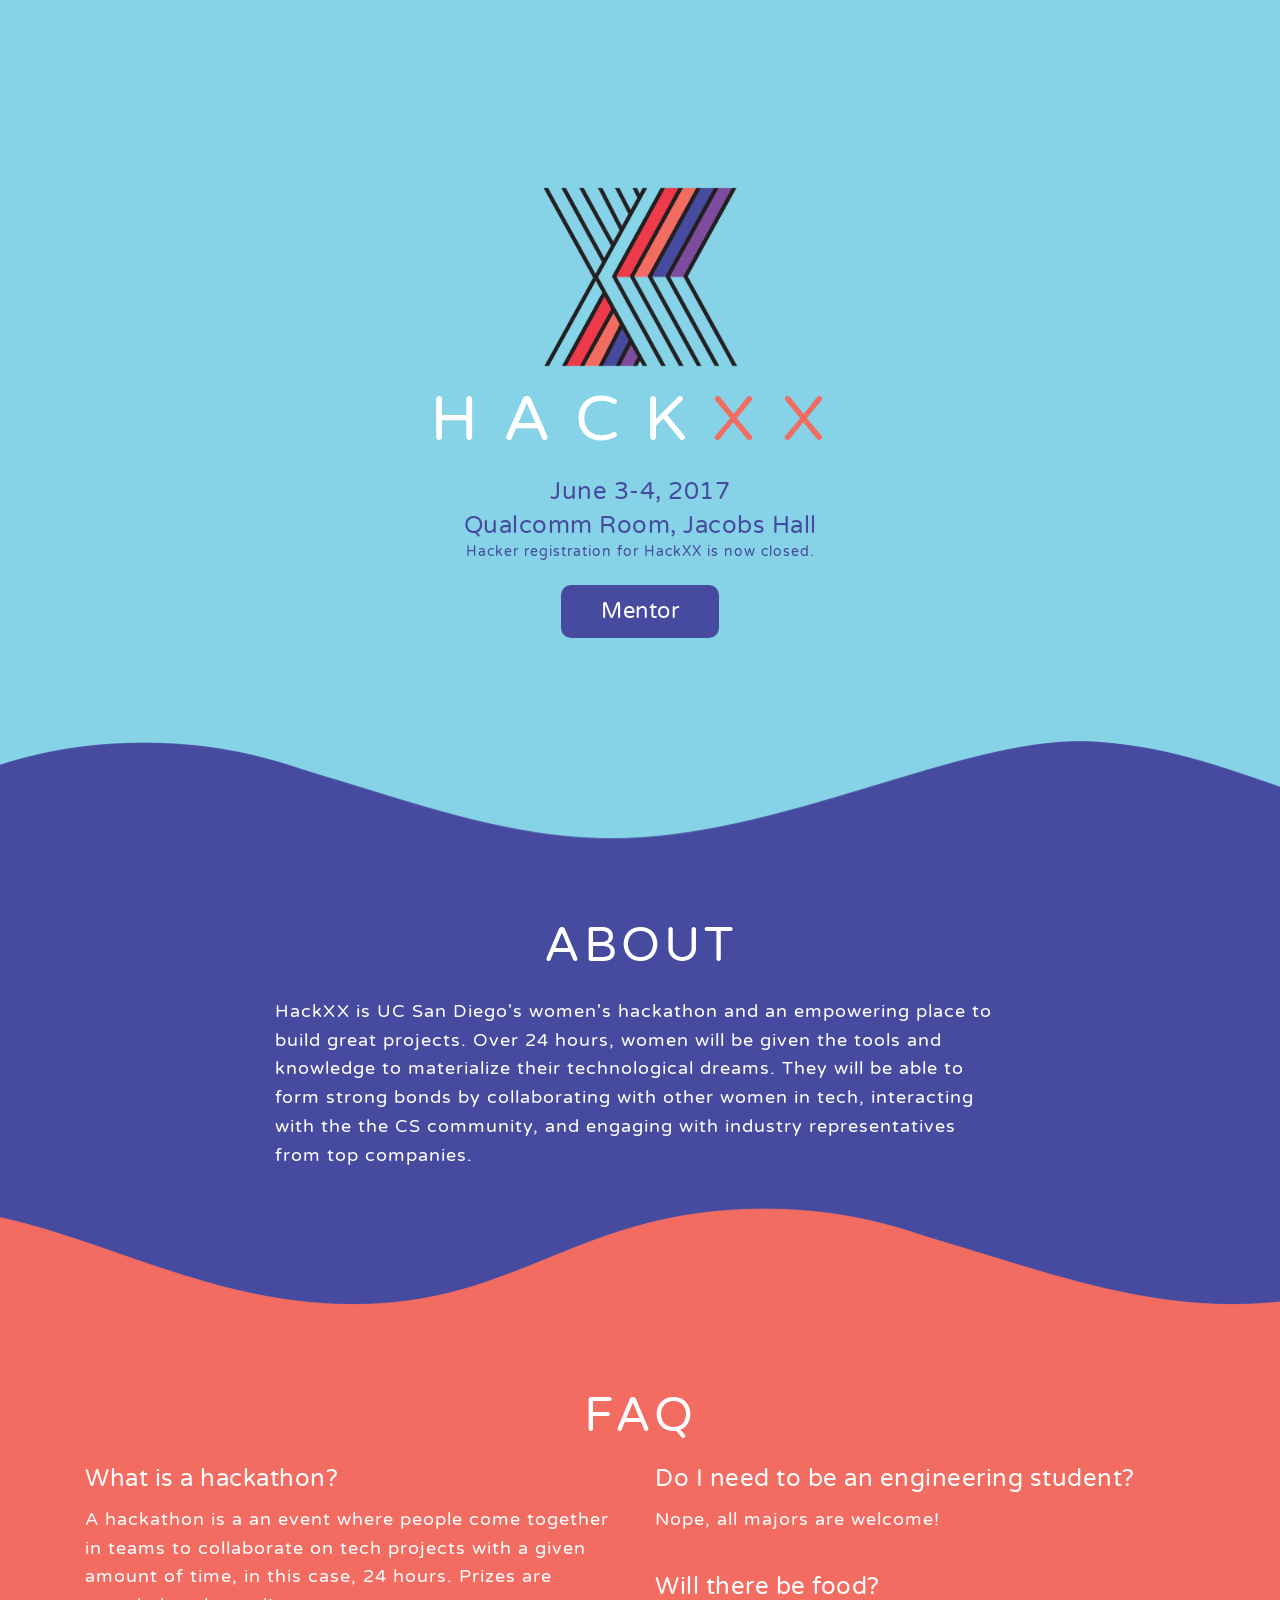
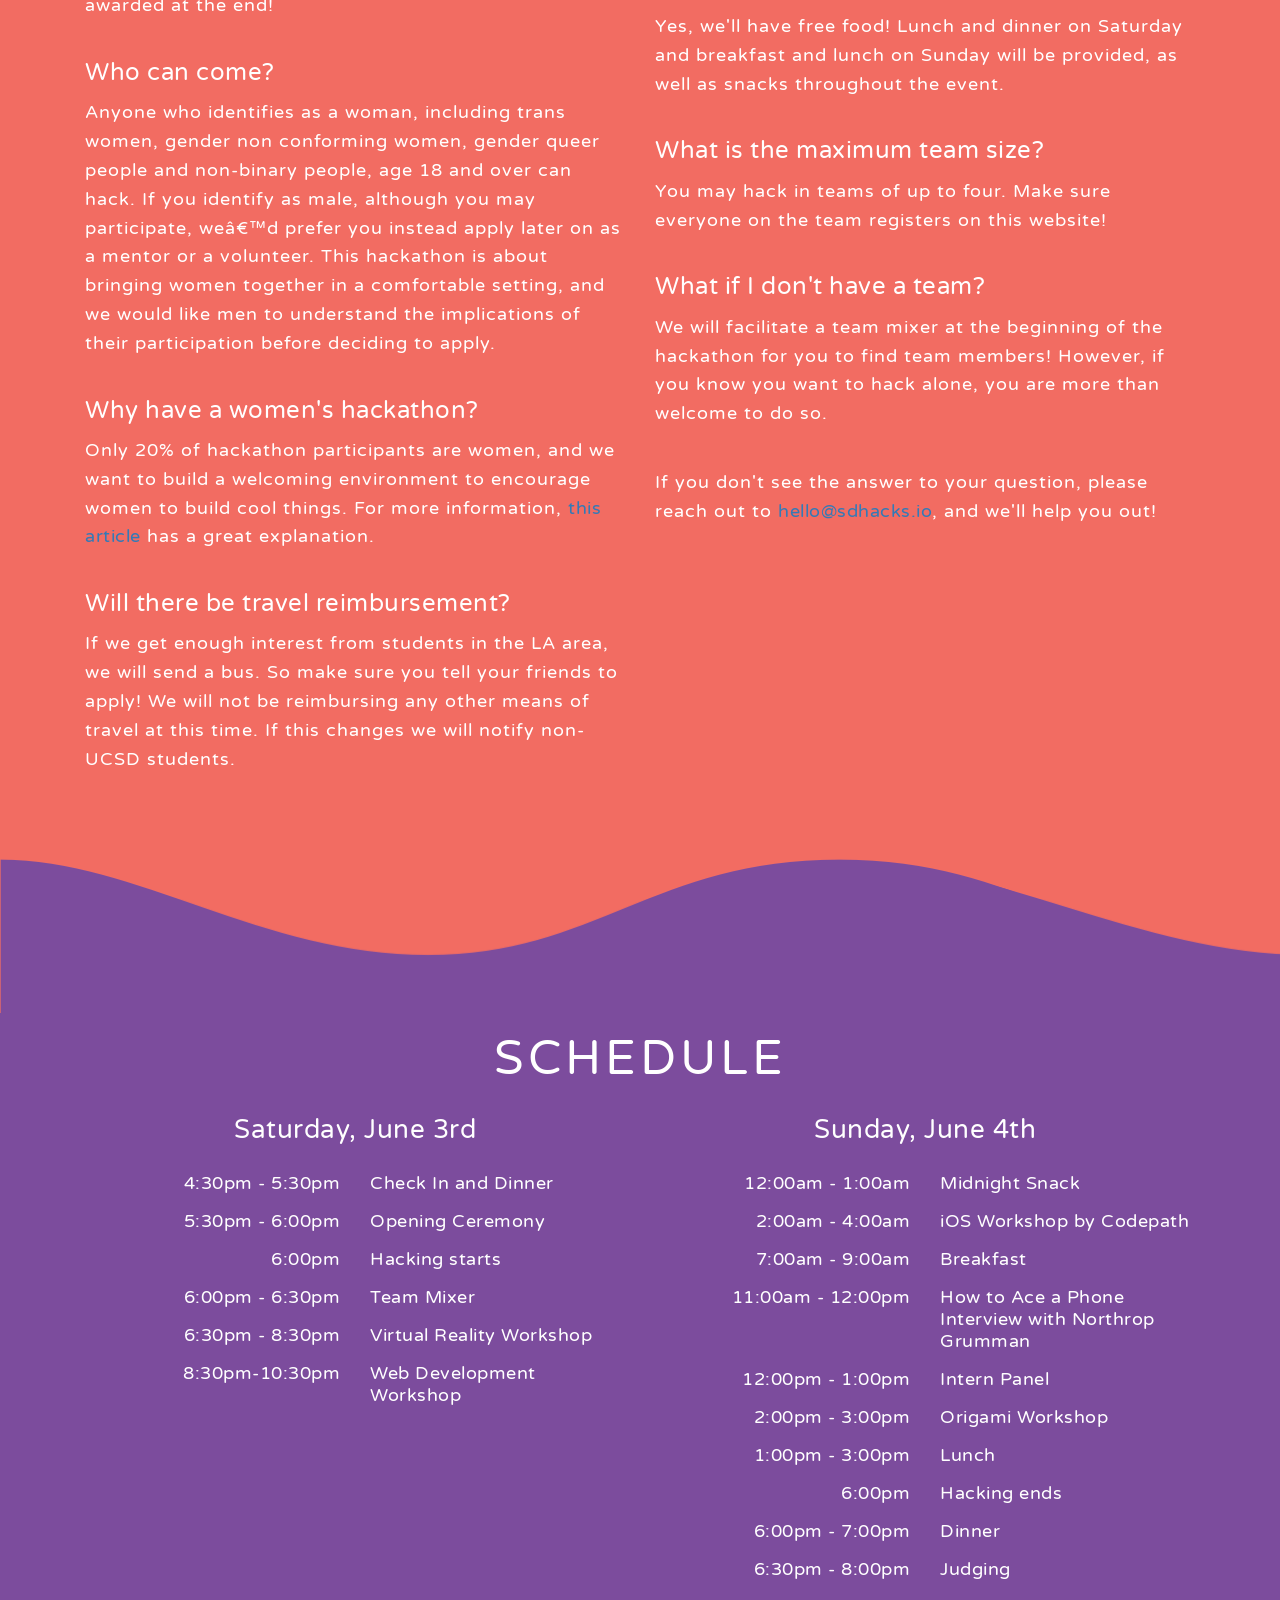
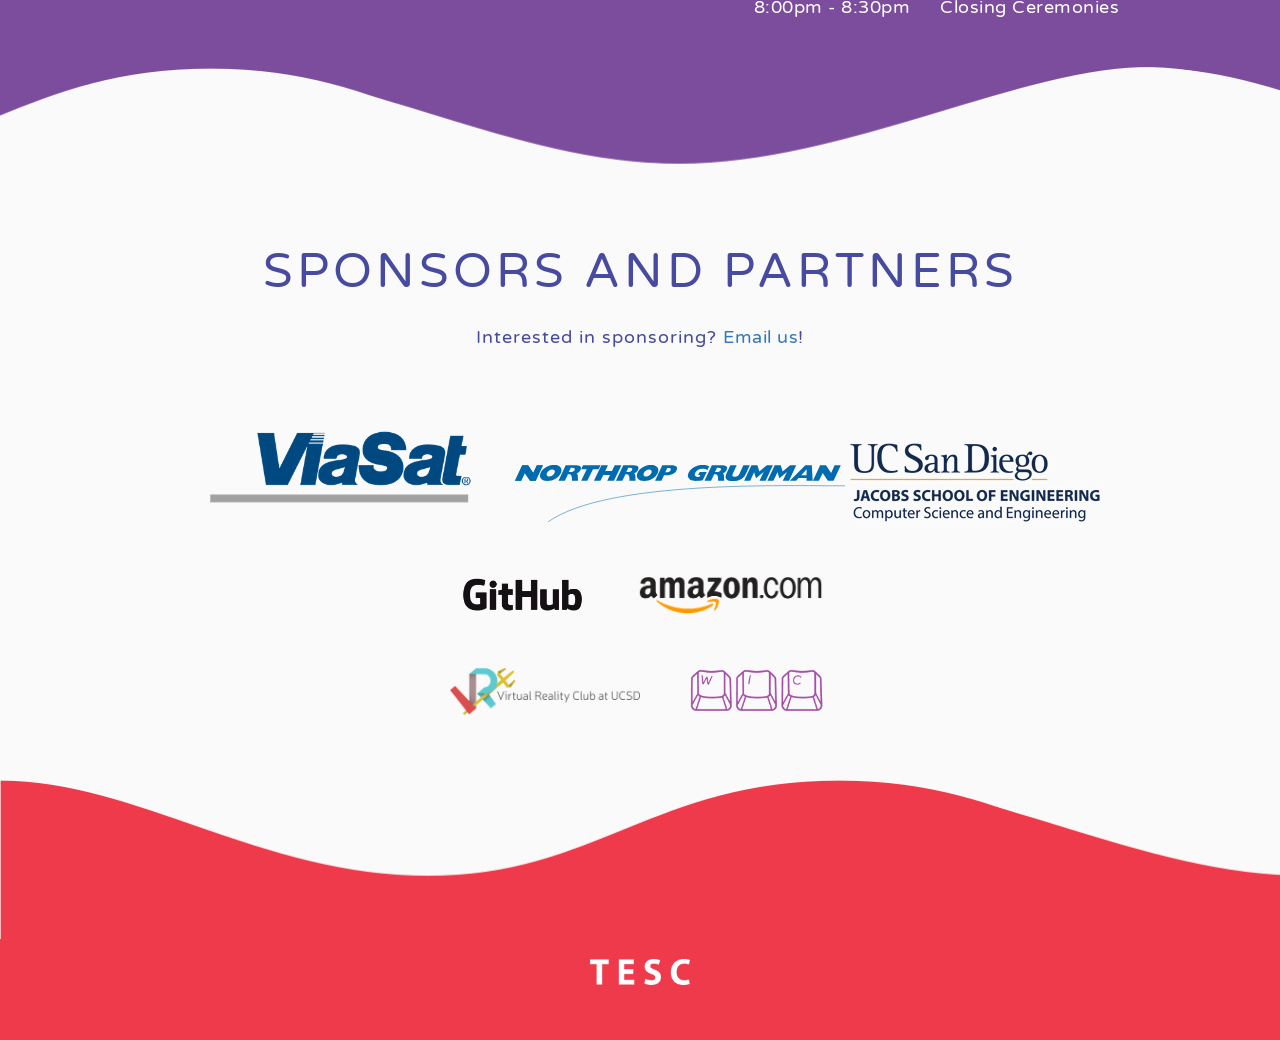
==== index.html @ 09b13be8 "Merge branch 'master' of https://github.com/liawesomesaucer/hackxx" ====
<!doctype html>

<html lang="en">
<head>  
  <meta name="viewport" content="width=device-width, initial-scale=1.0">
  <meta property="og:title" content="HackXX">
  <meta property="og:description" content="HackXX - a hackathon at UCSD for women">
  <meta property="og:image" content="images/logo.png">
  <meta property="og:image:secure_url" content="images/logo.png">
  <meta property="og:image:type" content="image/png">
  <title>HackXX</title>
  <meta name="theme-color" content="#19A3C5">
  <meta name="description" content="Website of HackXX">
  <meta name="keywords" content="Keywords">
  <meta http-equiv="X-UA-Compatible" content="IE=edge">
  <link rel="stylesheet" href="css/bootstrap.min.css">
  <link rel="shortcut icon" href="images/logo.png">
  <link href="https://maxcdn.bootstrapcdn.com/font-awesome/4.7.0/css/font-awesome.min.css" rel="stylesheet">
  <link href="css/main.css" rel="stylesheet">
</head>
<body>
  <div class="wrapper">
    <nav class="nav">
    </nav>

    <div class="section xx-section--wrapper xx-section--lightblue">
      <div class="section xx-section vertical-center xx-section--fullheight xx-hero xx-section--wave-bottom-blue">
        <div class="container text-center">
          <img class="logo" alt="logo" src="images/logo.png" height="200" width="200" />
          <h1 class="xx-logo--text">Hack<span class="xx-logo--orange">XX</span></h1>
          <div class="xx-hero--description">
            <h4>June 3-4, 2017</h4>
            <!-- <h4>Price Center East Ballroom,<br class="hidden-lg hidden-xl" /> UC San Diego</h4> -->
            <h4>Qualcomm Room, Jacobs Hall</h4>
            <p>Hacker registration for HackXX is now closed.</p>
          </div>

          <div class="xx-hero--signups">
            <!--<a href="https://tesc.typeform.com/to/Nd3jCC" target="_blank" class="btn xx-btn btn-primary btn-lg">Apply</a>-->
            <a href="https://tesc.typeform.com/to/b8iRC6" target="_blank" class="btn xx-btn btn-default btn-lg">Mentor</a>
          </div>
          <!-- Begin MailChimp Signup Form -->
          <!-- <div class="xx-email-form" id="mc_embed_signup">
            <form action="//sdhacks.us9.list-manage.com/subscribe/post?u=2b76757d9b200f72632d7330a&amp;id=8d604923e1" method="post" id="mc-embedded-subscribe-form" name="mc-embedded-subscribe-form" class="validate" target="_blank" novalidate>
            <div id="mc_embed_signup_scroll">
              <h6>Subscribe to our mailing list</h6>
                <div class="mc-field-group">
                  <input type="email" value="" name="EMAIL" class="required email" id="mce-EMAIL" placeholder="email@sdhacks.io">
                </div>
                <input type="submit" value="Subscribe" name="subscribe" id="mc-embedded-subscribe" class="button btn btn-primary xx-btn">
                <div style="position: absolute; left: -5000px;" aria-hidden="true"><input type="text" name="b_2b76757d9b200f72632d7330a_8d604923e1" tabindex="-1" value=""></div>
              </div>
            </form>
          </div> -->
        </div>
      </div>
    </div>
    
    <div class="xx-section--wrapper xx-section--blue">
      <div class="section xx-section xx-section--wave-bottom-orange xx-section--wave-bottom-offset">
        <div class="container">
          <div class="text-center">
            <h2 class="xx-section--header">About</h2>
          </div>
          <div class="col-md-8 col-md-offset-2">
            <p class="xx-section--about">
              HackXX is UC San Diego's women's hackathon and an empowering place to build great projects. Over 24 hours, women will be given the tools and knowledge to materialize their technological dreams. They will be able to form strong bonds by collaborating with other women in tech, interacting with the the CS community, and engaging with industry representatives from top companies. 
            </p>
          </div>
        </div>
      </div>
    </div>

    <div class="xx-section--orange xx-section--wrapper">
      <div class="section xx-section xx-section--red xx-section--wave-bottom-offset xx-section--wave-bottom-purple">
        <div class="container">
          <div class="text-center">
            <h2 class="xx-section--header">FAQ</h2>
          </div>

          <div class="col-md-6">
            <h4 class="xx-faq--question">What is a hackathon?</h4>
            <p class="xx-faq--answer">
              A hackathon is a an event where people come together in teams to collaborate on tech projects with a given amount of time, in this case, 24 hours. Prizes are awarded at the end!
            </p>
            <h4 class="xx-faq--question">Who can come?</h4>
            <p class="xx-faq--answer">
              Anyone who identifies as a woman, including trans women, gender non conforming women, gender queer people and non-binary people, age 18 and over can hack. If you identify as male, although you may participate, we’d prefer you instead apply later on as a mentor or a volunteer. This hackathon is about bringing women together in a comfortable setting, and we would like men to understand the implications of their participation before deciding to apply.
            </p>
            <h4 class="xx-faq--question">Why have a women's hackathon? </h4>
            <p class="xx-faq--answer">
              Only 20% of hackathon participants are women, and we want to build a welcoming environment  to encourage women to build cool things. For more information, <a href="http://www.geekettes.io/blog/2014/2/2/4-reasons-why-we-need-all-women-hackathons-and-networks-for-women-in-tech">this article</a> has a great explanation.
            </p>
            <h4 class="xx-faq--question">Will there be travel reimbursement?</h4>
            <p class="xx-faq--answer">
              If we get enough interest from students in the LA area, we will send a bus. So make sure you tell your friends to apply! We will not be reimbursing any other means of travel at this time. If this changes we will notify non-UCSD students.
            </p>
          </div>
          <div class="col-md-6">
            <h4 class="xx-faq--question">Do I need to be an engineering student?</h4>
            <p class="xx-faq--answer">
              Nope, all majors are welcome!
            </p>
            <h4 class="xx-faq--question">Will there be food?</h4>
            <p class="xx-faq--answer">
              Yes, we'll have free food! Lunch and dinner on Saturday and breakfast and lunch on Sunday will be provided, as well as snacks throughout the event.
            </p>
            <h4 class="xx-faq--question">What is the maximum team size?</h4>
            <p class="xx-faq--answer">
              You may hack in teams of up to four. Make sure everyone on the team registers on this website!
            </p>
            <h4 class="xx-faq--question">What if I don't have a team?</h4>
            <p class="xx-faq--answer">
              We will facilitate a team mixer at the beginning of the hackathon for you to find team members! However, if you know you want to hack alone, you are more than welcome to do so.
            </p>

            <p class="xx-faq--answer">If you don't see the answer to your question, please reach out to <a href="mailto:hello@sdhacks.io">hello@sdhacks.io</a>, and we'll help you out!</p>
          </div>
        </div>
      </div>
    </div>

    <div class="xx-section--purple xx-section--wrapper">
      <div class="section xx-section xx-section--red xx-section--wave-bottom-white">
        <div class="container">
          <div class="text-center">
            <h2 class="xx-section--header">Schedule</h2>
          </div>


          <div class="col-md-6">
            <div class="text-center xx-schedule--header">
              <h4 class="xx-section--subheader">Saturday, June 3rd</h4>
            </div>
            <div class="row xx-schedule--row">
              <div class="col-xs-6 text-right">4:30pm - 5:30pm</div>
              <div class="col-xs-6">Check In and Dinner</div>
            </div>
            <div class="row xx-schedule--row">
              <div class="col-xs-6 text-right">5:30pm - 6:00pm</div>
              <div class="col-xs-6">Opening Ceremony</div>
            </div>
            <div class="row xx-schedule--row">
              <div class="col-xs-6 text-right">6:00pm</div>
              <div class="col-xs-6">Hacking starts</div>
            </div>
            <div class="row xx-schedule--row">
              <div class="col-xs-6 text-right">6:00pm - 6:30pm</div>
              <div class="col-xs-6">Team Mixer</div>
            </div>
            <div class="row xx-schedule--row">
              <div class="col-xs-6 text-right">6:30pm - 8:30pm</div>
              <div class="col-xs-6">Virtual Reality Workshop</div>
            </div>
            <div class="row xx-schedule--row">
              <div class="col-xs-6 text-right">8:30pm-10:30pm</div>
              <div class="col-xs-6">Web Development Workshop</div>
            </div>
          </div>

          <div class="col-md-6">
            <div class="text-center xx-schedule--header">
              <h4 class="xx-section--subheader">Sunday, June 4th</h4>
            </div>
            <div class="row xx-schedule--row">
              <div class="col-xs-6 text-right">12:00am - 1:00am</div>
              <div class="col-xs-6">Midnight Snack</div>
            </div>
            <div class="row xx-schedule--row">
              <div class="col-xs-6 text-right">2:00am - 4:00am</div>
              <div class="col-xs-6">iOS Workshop by Codepath</div>
            </div>
            <div class="row xx-schedule--row">
              <div class="col-xs-6 text-right">7:00am - 9:00am</div>
              <div class="col-xs-6">Breakfast</div>
            </div>
            <div class="row xx-schedule--row">
              <div class="col-xs-6 text-right">11:00am - 12:00pm</div>
              <div class="col-xs-6">How to Ace a Phone Interview with Northrop Grumman</div>
            </div>
            <div class="row xx-schedule--row">
              <div class="col-xs-6 text-right">12:00pm - 1:00pm</div>
              <div class="col-xs-6">Intern Panel</div>
            </div>
            <div class="row xx-schedule--row">
              <div class="col-xs-6 text-right">2:00pm - 3:00pm</div>
              <div class="col-xs-6">Origami Workshop</div>
            </div>
            <div class="row xx-schedule--row">
              <div class="col-xs-6 text-right">1:00pm - 3:00pm</div>
              <div class="col-xs-6">Lunch</div>
            </div>
            <div class="row xx-schedule--row">
              <div class="col-xs-6 text-right">6:00pm</div>
              <div class="col-xs-6">Hacking ends</div>
            </div>
            <div class="row xx-schedule--row">
              <div class="col-xs-6 text-right">6:00pm - 7:00pm</div>
              <div class="col-xs-6">Dinner</div>
            </div>
            <div class="row xx-schedule--row">
              <div class="col-xs-6 text-right">6:30pm - 8:00pm</div>
              <div class="col-xs-6">Judging</div>
            </div>
            <div class="row xx-schedule--row">
              <div class="col-xs-6 text-right">8:00pm - 8:30pm</div>
              <div class="col-xs-6">Closing Ceremonies</div>
            </div>
          </div>
        </div>
      </div>
    </div>

    <div class="xx-section--wrapper xx-section--white">
      <div class="xx-section xx-section--wave-bottom-red xx-section--wave-bottom-offset xx-section--text-dark">
        <div class="container">
          <div class="text-center">
            <h2 class="xx-section--header">Sponsors and Partners</h2>
            <p class="xx-faq--answer">Interested in sponsoring? <a href="mailto:sponsor@tesc.ucsd.edu">Email us</a>!</p>
          </div>
          <div class="xx-sponsors text-center">
            <a target="_blank" href="https://www.viasat.com/">
              <img class="xx-sponsor--big" id="xx-sponsor--viasat" src="images/sponsors/ViaSat_ColoredLogo.png" />
            </a>
            <a target="_blank" href="http://www.northropgrumman.com/Pages/default.aspx">
              <img class="xx-sponsor--big" id="xx-sponsor--northrop" src="images/sponsors/Northrop_Grumman.svg" />
            </a>
            <a target="_blank" href="http://cse.ucsd.edu/">
              <img class="xx-sponsor--big" id="xx-sponsor--cse" src="images/sponsors/JsoeCse.png" />
            </a>
          </div>
          <div class="xx-sponsors text-center">
            <a target="_blank" href="https://github.com/">
              <img class="xx-sponsor" id="xx-sponsor--github" src="images/sponsors/GitHub_Logo.png" />
            </a>
            <a target="_blank" href="https://www.amazon.com/">
              <img class="xx-sponsor" id="xx-sponsor--amazon" src="images/sponsors/Amazon_Logo.png" />
            </a>
          </div>
          <div class="xx-sponsors text-center">
            <a target="_blank" href="http://wic.ucsd.edu/">
              <img class="xx-sponsor" id="xx-sponsor--vr" src="images/sponsors/VR_Shaded_WName.png" />
            </a>
            <a target="_blank" href="http://vrclub.ucsd.edu/">
              <img class="xx-sponsor" id="xx-sponsor--wic" src="images/sponsors/WIC.png" />
            </a>
          </div>
        </div>
      </div>
    </div>

    <footer class="footer xx-footer xx-section xx-section--red">
      <div class="container">
        <div class="text-center">
          <a class="xx-tesc" target="_blank" href="http://tesc.ucsd.edu">
            <img src="images/tesc_white.png" />
          </a>
      </div>
    </footer>
  </div>

  <script src="https://code.jquery.com/jquery-3.1.1.min.js" integrity="sha256-hVVnYaiADRTO2PzUGmuLJr8BLUSjGIZsDYGmIJLv2b8=" crossorigin="anonymous"></script>
  <script type="text/javascript" src="js/jquery-3.1.1.min.js"></script>
  <script>(function(i,s,o,g,r,a,m){i['GoogleAnalyticsObject']=r;i[r]=i[r]||function(){
    (i[r].q=i[r].q||[]).push(arguments)},i[r].l=1*new Date();a=s.createElement(o),
      m=s.getElementsByTagName(o)[0];a.async=1;a.src=g;m.parentNode.insertBefore(a,m)
    })(window,document,'script','https://www.google-analytics.com/analytics.js','ga');

    ga('create', 'UA-80513105-1', 'auto');
    ga('send', 'pageview');
  </script>
</body>
</html>
---- css/main.css ----
@import url("https://fonts.googleapis.com/css?family=Varela+Round");html,body,div,span,applet,object,iframe,h1,h2,h3,h4,h5,h6,p,blockquote,pre,a,abbr,acronym,address,big,cite,code,del,dfn,em,img,ins,kbd,q,s,samp,small,strike,strong,sub,sup,tt,var,b,u,i,center,dl,dt,dd,ol,ul,li,fieldset,form,label,legend,table,caption,tbody,tfoot,thead,tr,th,td,article,aside,canvas,details,embed,figure,figcaption,footer,header,hgroup,menu,nav,output,ruby,section,summary,time,mark,audio,video{margin:0;padding:0;border:0;vertical-align:baseline;font-family:"Varela Round",Helvetica,sans-serif;font-weight:lighter;letter-spacing:0.5px}article,aside,details,figcaption,figure,footer,header,hgroup,menu,nav,section{display:block}body{line-height:1.4;color:#5C5C5C;background:#86D2E6}ol,ul{list-style:none}blockquote,q{quotes:none}blockquote:before,blockquote:after{content:"";content:none}q:before,q:after{content:"";content:none}table{border-collapse:collapse;border-spacing:0}p{letter-spacing:1px}.xx-section{padding-top:20px;color:#fff;padding-bottom:50px}.xx-section--wrapper{position:relative}.xx-section--header{font-size:48px;text-transform:uppercase;letter-spacing:4px;margin-bottom:24px}@media screen and (max-width: 640px){.xx-section--header{font-size:36px}}.xx-section--subheader{line-height:40px;font-size:26px}.xx-section--about{font-size:18px;line-height:1.6}.xx-section--purple{background-color:#7C4C9D}.xx-section--red{background-color:#EE3A4A}.xx-section--lightblue{background-color:#86D2E6}.xx-section--blue{background-color:#474B9F}.xx-section--orange{background-color:#F26C62}.xx-section--white{background-color:#FAFAFA}.xx-section--text-dark{color:#474B9F}.xx-section--wave-bottom-blue{background:url("../images/wave_bottom.png") no-repeat center 101%;background-size:no-repeat;padding-bottom:200px}.xx-section--wave-bottom-orange{background:url("../images/wave_bottom_oj.png") no-repeat center 101%;background-size:no-repeat;padding-bottom:200px}.xx-section--wave-bottom-purple{background:url("../images/wave_bottom_purple.png") no-repeat center 101%;background-size:no-repeat;padding-bottom:200px}.xx-section--wave-bottom-lightblue{background:url("../images/wave_bottom_lightblue.png") no-repeat center 101%;background-size:no-repeat;padding-bottom:200px}.xx-section--wave-bottom-red{background:url("../images/wave_bottom_red.png") no-repeat center 101%;background-size:no-repeat;padding-bottom:200px}.xx-section--wave-bottom-white{background:url("../images/wave_bottom_white.png") no-repeat center 101%;background-size:no-repeat;padding-bottom:200px}.xx-section--wave-bottom-offset{background-position:0 101%}@media screen and (min-width: 1600px){.xx-section--wave-bottom-blue,.xx-section--wave-bottom-orange,.xx-section--wave-bottom-purple,.xx-section--wave-bottom-white{background-size:contain}}.xx-section--fullheight{height:100%;height:100vh;padding-bottom:100px}@media screen and (min-width: 768px){.xx-section--fullheight{max-height:1000px}}@media screen and (max-width: 768px){.xx-section--fullheight{padding-bottom:60px}}.xx-hero{color:#fff}.xx-hero h4{font-size:24px;line-height:1.4}@media screen and (max-width: 768px){.xx-hero h4{font-size:18px}}.xx-hero--description{margin:20px 0;color:#474B9F}.vertical-center{display:-ms-flexbox;display:flex;-ms-flex-direction:column;flex-direction:column;-ms-flex-pack:distribute;justify-content:space-around}.xx-logo--text,.xx-logo--text>*{font-size:64px;letter-spacing:25px;color:#fff;text-transform:uppercase}@media screen and (max-width: 768px){.xx-logo--text,.xx-logo--text>*{font-size:48px;letter-spacing:16px}}@media screen and (max-width: 640px){.xx-logo--text,.xx-logo--text>*{letter-spacing:12px;font-size:42px}}.xx-logo--orange{color:#F26C62}@media screen and (max-width: 768px){img.logo{width:160px;height:160px}}.xx-faq--question{font-size:24px;margin-bottom:12px}.xx-faq--answer{font-size:18px;line-height:1.6;margin-bottom:40px}.xx-email-form h6{font-size:18px;margin-bottom:8px;letter-spacing:1px}.xx-email-form .mc-field-group{display:inline-block}@media screen and (max-width: 768px){.xx-email-form .mc-field-group{display:block;width:90%;margin:auto}}.xx-email-form input[type="email"]{padding:8px;border-radius:8px;border:none;outline:none;color:#474B9F;width:100%;margin-bottom:10px}.xx-btn.btn-default,.xx-btn.btn-primary{border:none;outline:none;padding:8px 20px;border-radius:8px}.xx-btn.btn-primary{background-color:#F26C62;color:#fff}.xx-btn.btn-primary:hover,.xx-btn.btn-primary:focus,.xx-btn.btn-primary:active,.xx-btn.btn-primary:visited{text-decoration:none;background-color:#F26C62;color:#fff}.xx-btn.btn-primary:hover{background-color:#f47e75}.xx-btn.btn-default{background-color:#474B9F;color:#fff}.xx-btn.btn-default:hover,.xx-btn.btn-default:focus,.xx-btn.btn-default:active,.xx-btn.btn-default:visited{text-decoration:none;background-color:#474B9F;color:#fff}.xx-btn.btn-default:hover{background-color:#5a5eb5}.xx-btn.btn-lg{margin:3px;padding:12px 40px;border-radius:10px;font-size:22px}@media screen and (max-width: 768px){.xx-btn.btn-lg{padding:8px 24px;margin-bottom:8px;font-size:18px}}@media screen and (max-width: 768px){.xx-btn{display:block;width:90%;margin:auto;margin-left:auto !important;margin-right:auto !important}}.xx-sponsor{max-width:230px;max-height:96px;vertical-align:middle;padding:20px}.xx-sponsor--big{margin:20px 0;max-width:330px;max-height:132px}.xx-schedule--header{margin-bottom:14px}@media screen and (max-width: 640px){.xx-schedule--header{margin-top:30px;margin-bottom:4px}}.xx-schedule--row{font-size:18px;line-height:24px;padding:8px 0}@media screen and (min-width: 768px){.xx-schedule--row{line-height:22px}}.xx-footer .xx-tesc{width:100px;display:inline-block}.xx-footer .xx-tesc img{width:100%}

/*# sourceMappingURL=main.css.map */
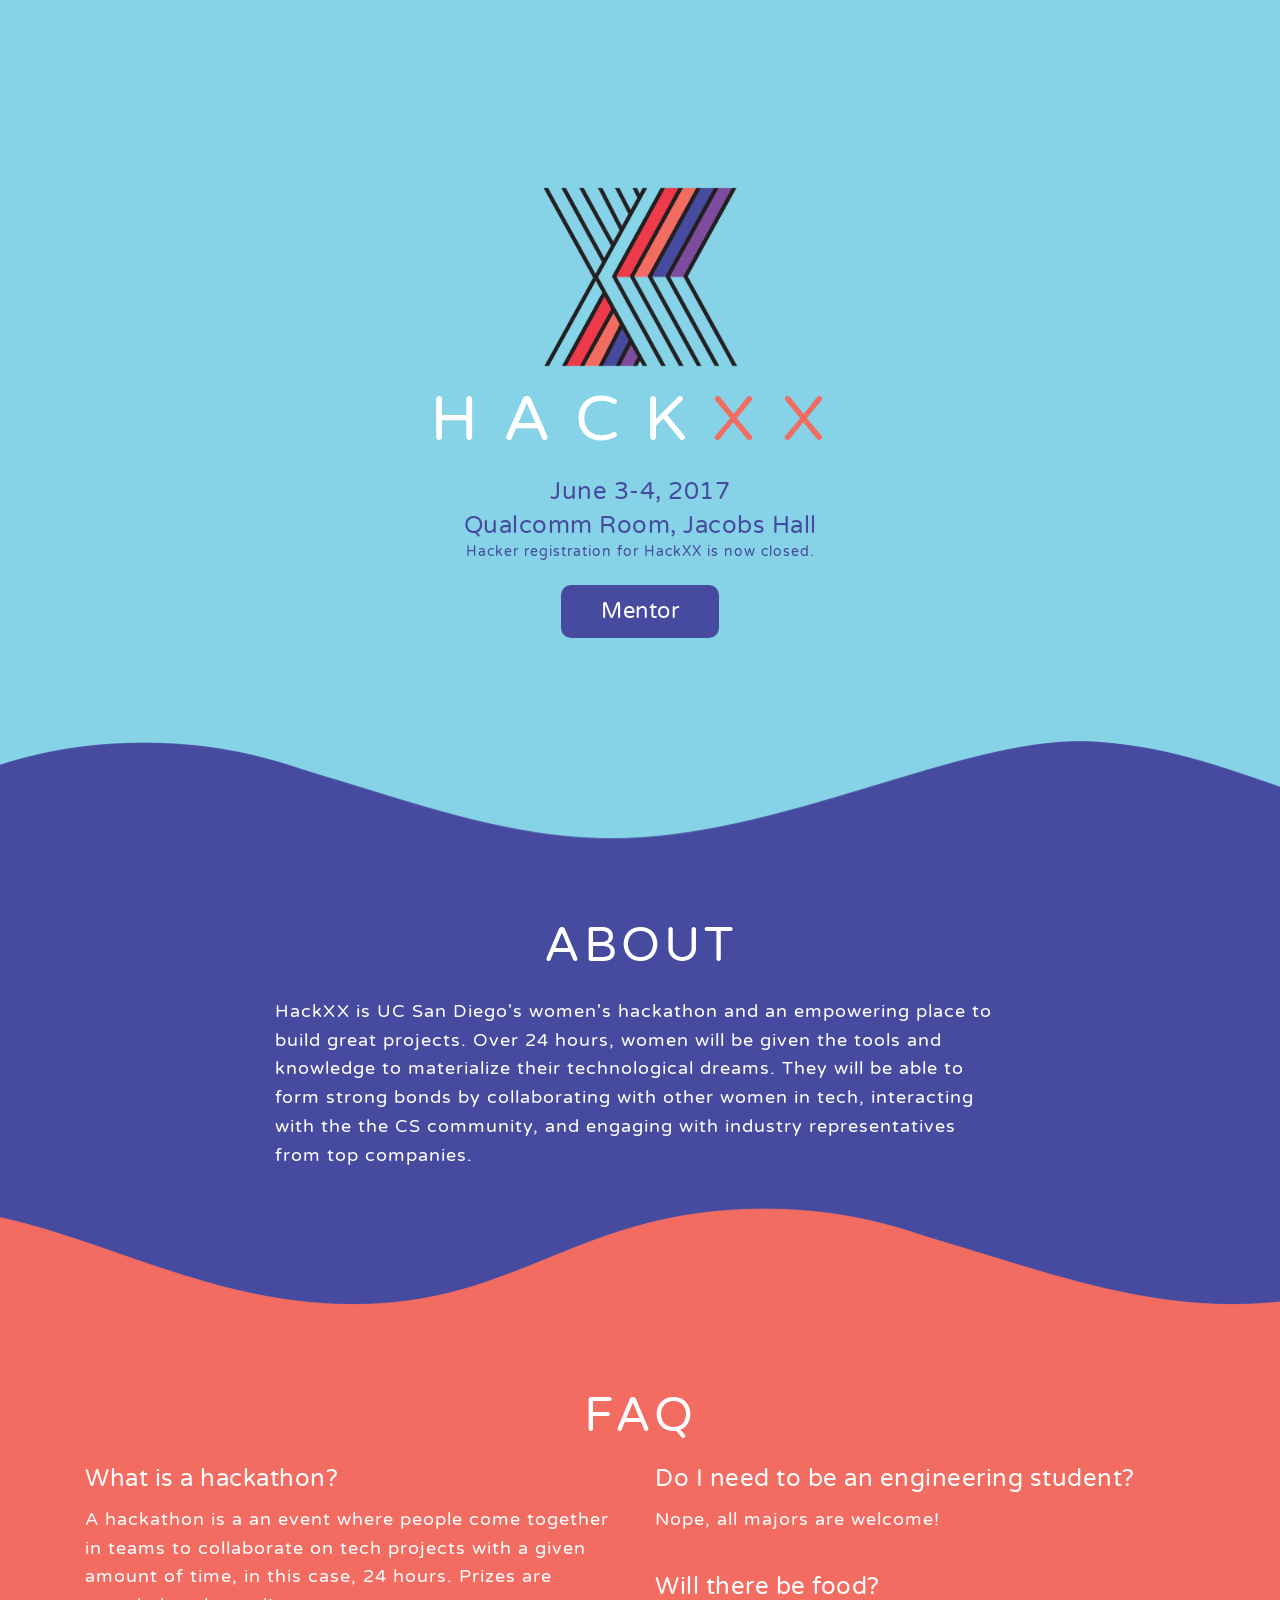
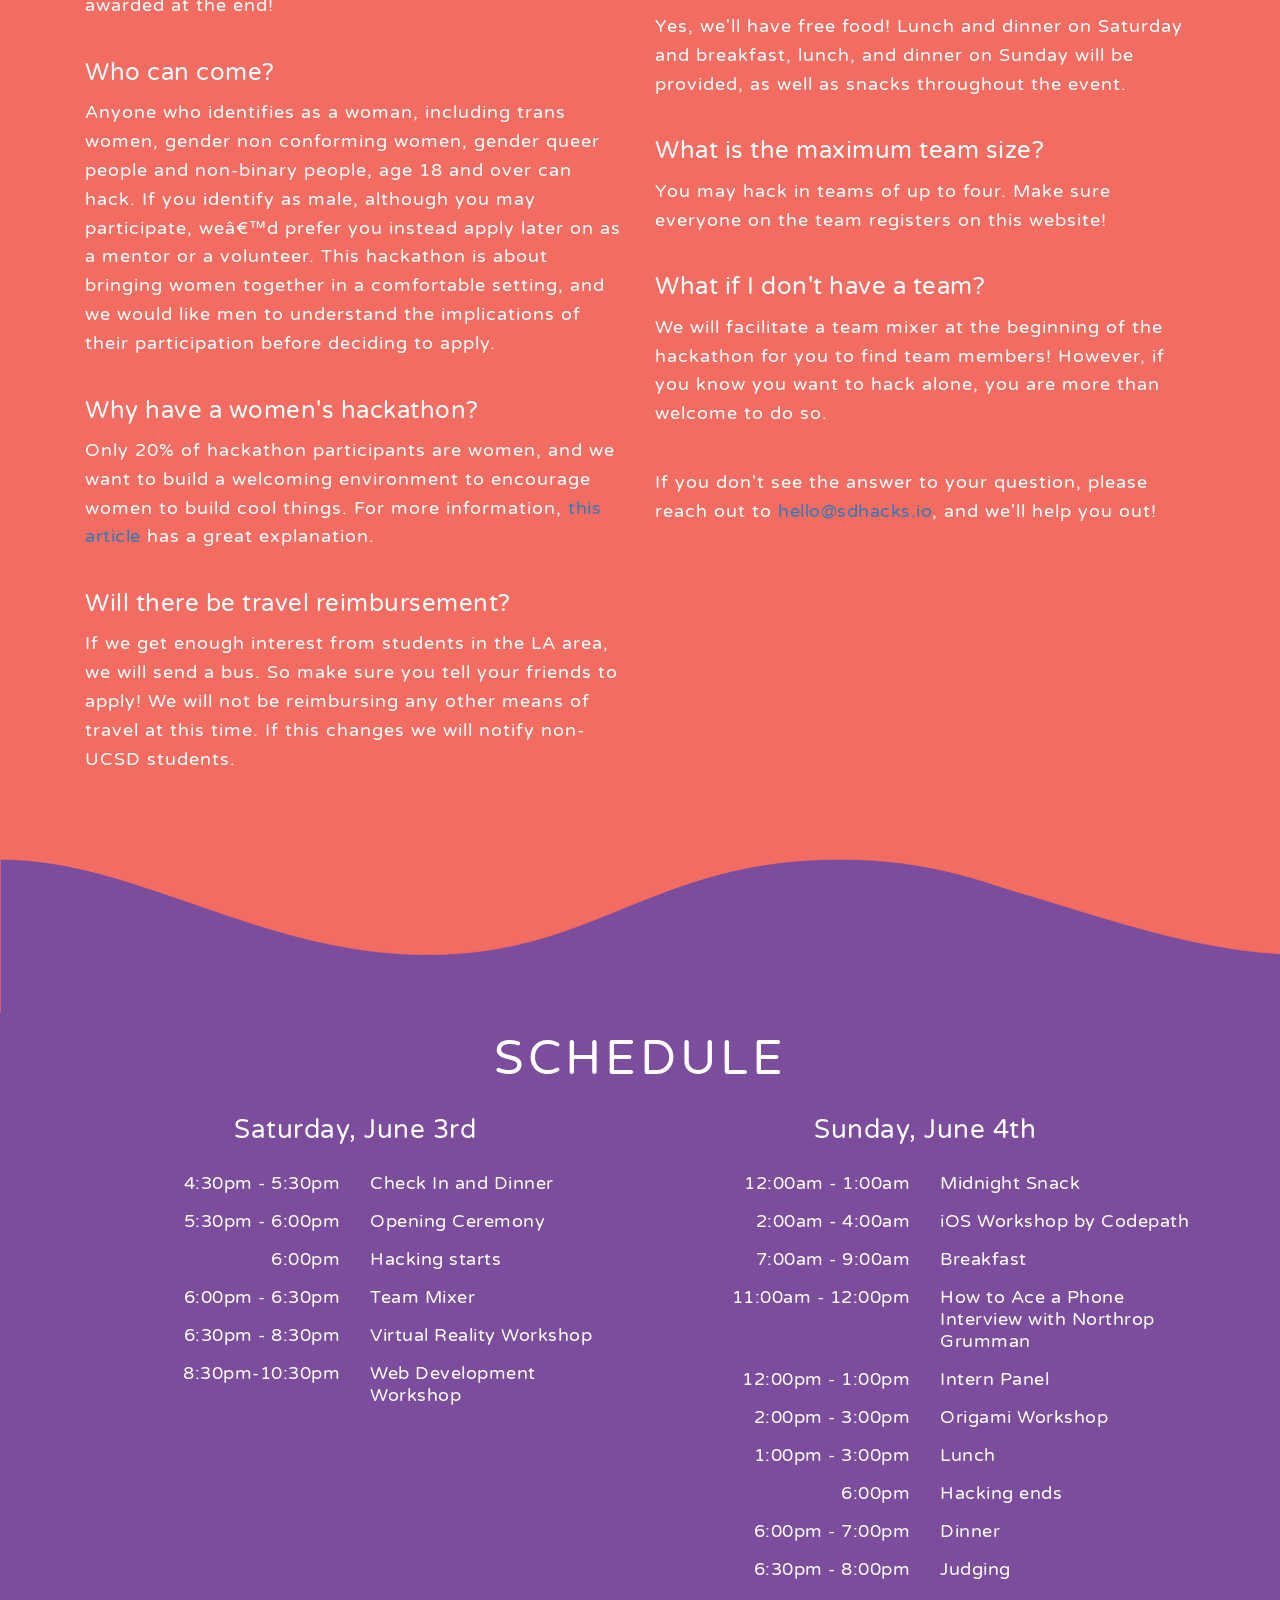
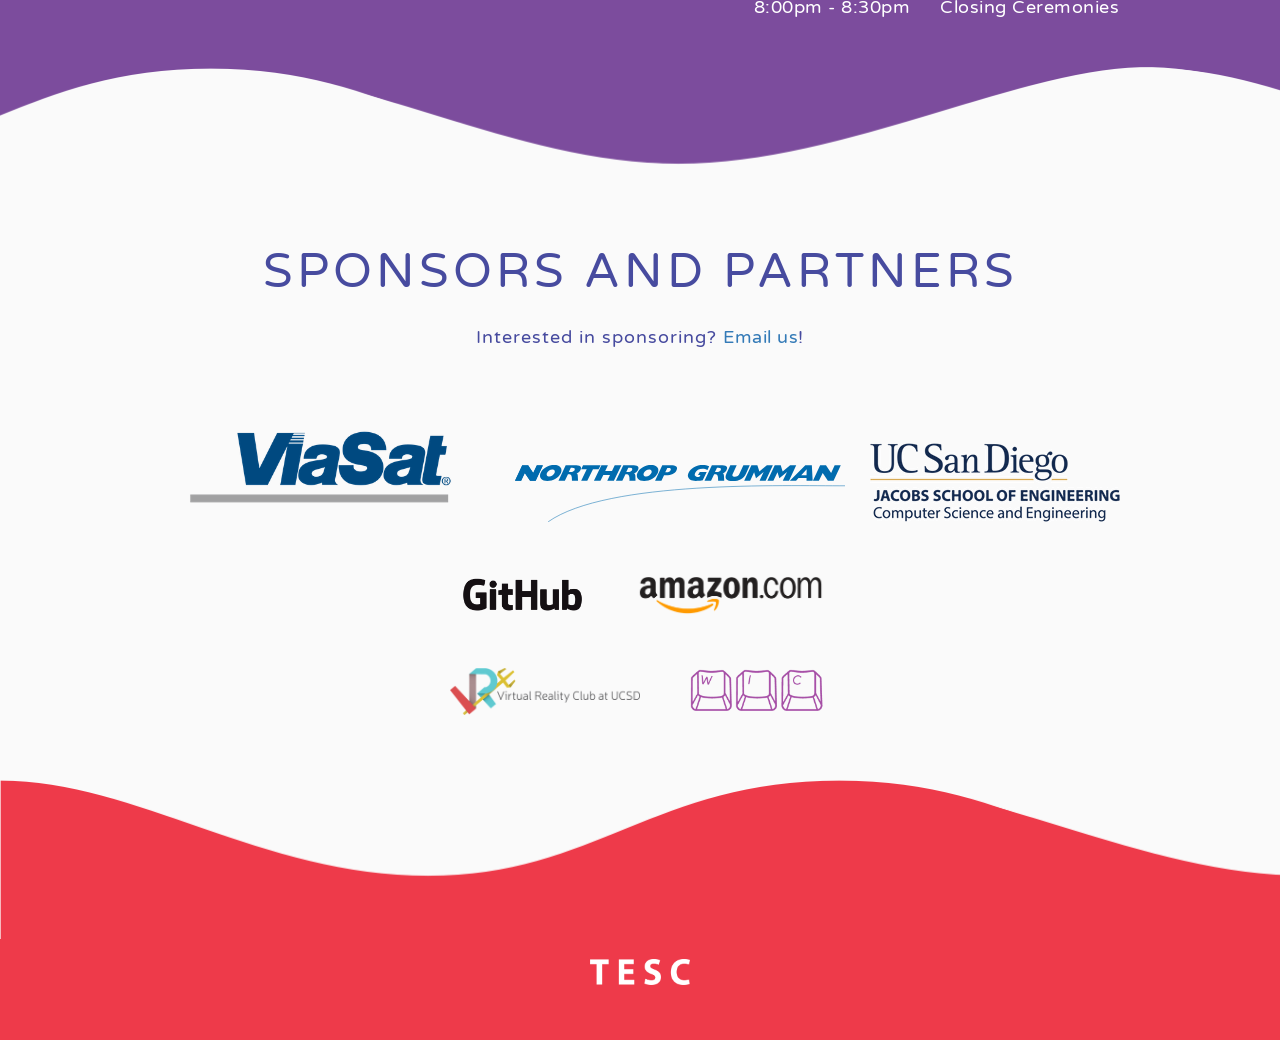
==== commit dbbae204: "More food!!!" ====
--- a/index.html
+++ b/index.html
@@ -103,7 +103,7 @@
             </p>
             <h4 class="xx-faq--question">Will there be food?</h4>
             <p class="xx-faq--answer">
-              Yes, we'll have free food! Lunch and dinner on Saturday and breakfast and lunch on Sunday will be provided, as well as snacks throughout the event.
+              Yes, we'll have free food! Lunch and dinner on Saturday and breakfast, lunch, and dinner on Sunday will be provided, as well as snacks throughout the event.
             </p>
             <h4 class="xx-faq--question">What is the maximum team size?</h4>
             <p class="xx-faq--answer">
--- a/css/main.css
+++ b/css/main.css
@@ -1,3 +1,3 @@
-@import url("https://fonts.googleapis.com/css?family=Varela+Round");html,body,div,span,applet,object,iframe,h1,h2,h3,h4,h5,h6,p,blockquote,pre,a,abbr,acronym,address,big,cite,code,del,dfn,em,img,ins,kbd,q,s,samp,small,strike,strong,sub,sup,tt,var,b,u,i,center,dl,dt,dd,ol,ul,li,fieldset,form,label,legend,table,caption,tbody,tfoot,thead,tr,th,td,article,aside,canvas,details,embed,figure,figcaption,footer,header,hgroup,menu,nav,output,ruby,section,summary,time,mark,audio,video{margin:0;padding:0;border:0;vertical-align:baseline;font-family:"Varela Round",Helvetica,sans-serif;font-weight:lighter;letter-spacing:0.5px}article,aside,details,figcaption,figure,footer,header,hgroup,menu,nav,section{display:block}body{line-height:1.4;color:#5C5C5C;background:#86D2E6}ol,ul{list-style:none}blockquote,q{quotes:none}blockquote:before,blockquote:after{content:"";content:none}q:before,q:after{content:"";content:none}table{border-collapse:collapse;border-spacing:0}p{letter-spacing:1px}.xx-section{padding-top:20px;color:#fff;padding-bottom:50px}.xx-section--wrapper{position:relative}.xx-section--header{font-size:48px;text-transform:uppercase;letter-spacing:4px;margin-bottom:24px}@media screen and (max-width: 640px){.xx-section--header{font-size:36px}}.xx-section--subheader{line-height:40px;font-size:26px}.xx-section--about{font-size:18px;line-height:1.6}.xx-section--purple{background-color:#7C4C9D}.xx-section--red{background-color:#EE3A4A}.xx-section--lightblue{background-color:#86D2E6}.xx-section--blue{background-color:#474B9F}.xx-section--orange{background-color:#F26C62}.xx-section--white{background-color:#FAFAFA}.xx-section--text-dark{color:#474B9F}.xx-section--wave-bottom-blue{background:url("../images/wave_bottom.png") no-repeat center 101%;background-size:no-repeat;padding-bottom:200px}.xx-section--wave-bottom-orange{background:url("../images/wave_bottom_oj.png") no-repeat center 101%;background-size:no-repeat;padding-bottom:200px}.xx-section--wave-bottom-purple{background:url("../images/wave_bottom_purple.png") no-repeat center 101%;background-size:no-repeat;padding-bottom:200px}.xx-section--wave-bottom-lightblue{background:url("../images/wave_bottom_lightblue.png") no-repeat center 101%;background-size:no-repeat;padding-bottom:200px}.xx-section--wave-bottom-red{background:url("../images/wave_bottom_red.png") no-repeat center 101%;background-size:no-repeat;padding-bottom:200px}.xx-section--wave-bottom-white{background:url("../images/wave_bottom_white.png") no-repeat center 101%;background-size:no-repeat;padding-bottom:200px}.xx-section--wave-bottom-offset{background-position:0 101%}@media screen and (min-width: 1600px){.xx-section--wave-bottom-blue,.xx-section--wave-bottom-orange,.xx-section--wave-bottom-purple,.xx-section--wave-bottom-white{background-size:contain}}.xx-section--fullheight{height:100%;height:100vh;padding-bottom:100px}@media screen and (min-width: 768px){.xx-section--fullheight{max-height:1000px}}@media screen and (max-width: 768px){.xx-section--fullheight{padding-bottom:60px}}.xx-hero{color:#fff}.xx-hero h4{font-size:24px;line-height:1.4}@media screen and (max-width: 768px){.xx-hero h4{font-size:18px}}.xx-hero--description{margin:20px 0;color:#474B9F}.vertical-center{display:-ms-flexbox;display:flex;-ms-flex-direction:column;flex-direction:column;-ms-flex-pack:distribute;justify-content:space-around}.xx-logo--text,.xx-logo--text>*{font-size:64px;letter-spacing:25px;color:#fff;text-transform:uppercase}@media screen and (max-width: 768px){.xx-logo--text,.xx-logo--text>*{font-size:48px;letter-spacing:16px}}@media screen and (max-width: 640px){.xx-logo--text,.xx-logo--text>*{letter-spacing:12px;font-size:42px}}.xx-logo--orange{color:#F26C62}@media screen and (max-width: 768px){img.logo{width:160px;height:160px}}.xx-faq--question{font-size:24px;margin-bottom:12px}.xx-faq--answer{font-size:18px;line-height:1.6;margin-bottom:40px}.xx-email-form h6{font-size:18px;margin-bottom:8px;letter-spacing:1px}.xx-email-form .mc-field-group{display:inline-block}@media screen and (max-width: 768px){.xx-email-form .mc-field-group{display:block;width:90%;margin:auto}}.xx-email-form input[type="email"]{padding:8px;border-radius:8px;border:none;outline:none;color:#474B9F;width:100%;margin-bottom:10px}.xx-btn.btn-default,.xx-btn.btn-primary{border:none;outline:none;padding:8px 20px;border-radius:8px}.xx-btn.btn-primary{background-color:#F26C62;color:#fff}.xx-btn.btn-primary:hover,.xx-btn.btn-primary:focus,.xx-btn.btn-primary:active,.xx-btn.btn-primary:visited{text-decoration:none;background-color:#F26C62;color:#fff}.xx-btn.btn-primary:hover{background-color:#f47e75}.xx-btn.btn-default{background-color:#474B9F;color:#fff}.xx-btn.btn-default:hover,.xx-btn.btn-default:focus,.xx-btn.btn-default:active,.xx-btn.btn-default:visited{text-decoration:none;background-color:#474B9F;color:#fff}.xx-btn.btn-default:hover{background-color:#5a5eb5}.xx-btn.btn-lg{margin:3px;padding:12px 40px;border-radius:10px;font-size:22px}@media screen and (max-width: 768px){.xx-btn.btn-lg{padding:8px 24px;margin-bottom:8px;font-size:18px}}@media screen and (max-width: 768px){.xx-btn{display:block;width:90%;margin:auto;margin-left:auto !important;margin-right:auto !important}}.xx-sponsor{max-width:230px;max-height:96px;vertical-align:middle;padding:20px}.xx-sponsor--big{margin:20px 0;max-width:330px;max-height:132px}.xx-schedule--header{margin-bottom:14px}@media screen and (max-width: 640px){.xx-schedule--header{margin-top:30px;margin-bottom:4px}}.xx-schedule--row{font-size:18px;line-height:24px;padding:8px 0}@media screen and (min-width: 768px){.xx-schedule--row{line-height:22px}}.xx-footer .xx-tesc{width:100px;display:inline-block}.xx-footer .xx-tesc img{width:100%}
+@import url("https://fonts.googleapis.com/css?family=Varela+Round");html,body,div,span,applet,object,iframe,h1,h2,h3,h4,h5,h6,p,blockquote,pre,a,abbr,acronym,address,big,cite,code,del,dfn,em,img,ins,kbd,q,s,samp,small,strike,strong,sub,sup,tt,var,b,u,i,center,dl,dt,dd,ol,ul,li,fieldset,form,label,legend,table,caption,tbody,tfoot,thead,tr,th,td,article,aside,canvas,details,embed,figure,figcaption,footer,header,hgroup,menu,nav,output,ruby,section,summary,time,mark,audio,video{margin:0;padding:0;border:0;vertical-align:baseline;font-family:"Varela Round",Helvetica,sans-serif;font-weight:lighter;letter-spacing:0.5px}article,aside,details,figcaption,figure,footer,header,hgroup,menu,nav,section{display:block}body{line-height:1.4;color:#5C5C5C;background:#86D2E6}ol,ul{list-style:none}blockquote,q{quotes:none}blockquote:before,blockquote:after{content:"";content:none}q:before,q:after{content:"";content:none}table{border-collapse:collapse;border-spacing:0}p{letter-spacing:1px}.xx-section{padding-top:20px;color:#fff;padding-bottom:50px}.xx-section--wrapper{position:relative}.xx-section--header{font-size:48px;text-transform:uppercase;letter-spacing:4px;margin-bottom:24px}@media screen and (max-width: 640px){.xx-section--header{font-size:36px}}.xx-section--subheader{line-height:40px;font-size:26px}.xx-section--about{font-size:18px;line-height:1.6}.xx-section--purple{background-color:#7C4C9D}.xx-section--red{background-color:#EE3A4A}.xx-section--lightblue{background-color:#86D2E6}.xx-section--blue{background-color:#474B9F}.xx-section--orange{background-color:#F26C62}.xx-section--white{background-color:#FAFAFA}.xx-section--text-dark{color:#474B9F}.xx-section--wave-bottom-blue{background:url("../images/wave_bottom.png") no-repeat center 101%;background-size:no-repeat;padding-bottom:200px}.xx-section--wave-bottom-orange{background:url("../images/wave_bottom_oj.png") no-repeat center 101%;background-size:no-repeat;padding-bottom:200px}.xx-section--wave-bottom-purple{background:url("../images/wave_bottom_purple.png") no-repeat center 101%;background-size:no-repeat;padding-bottom:200px}.xx-section--wave-bottom-lightblue{background:url("../images/wave_bottom_lightblue.png") no-repeat center 101%;background-size:no-repeat;padding-bottom:200px}.xx-section--wave-bottom-red{background:url("../images/wave_bottom_red.png") no-repeat center 101%;background-size:no-repeat;padding-bottom:200px}.xx-section--wave-bottom-white{background:url("../images/wave_bottom_white.png") no-repeat center 101%;background-size:no-repeat;padding-bottom:200px}.xx-section--wave-bottom-offset{background-position:0 101%}@media screen and (min-width: 1600px){.xx-section--wave-bottom-blue,.xx-section--wave-bottom-orange,.xx-section--wave-bottom-purple,.xx-section--wave-bottom-white{background-size:contain}}.xx-section--fullheight{height:100%;height:100vh;padding-bottom:100px}@media screen and (min-width: 768px){.xx-section--fullheight{max-height:1000px}}@media screen and (max-width: 768px){.xx-section--fullheight{padding-bottom:60px}}.xx-hero{color:#fff}.xx-hero h4{font-size:24px;line-height:1.4}@media screen and (max-width: 768px){.xx-hero h4{font-size:18px}}.xx-hero--description{margin:20px 0;color:#474B9F}.vertical-center{display:-ms-flexbox;display:flex;-ms-flex-direction:column;flex-direction:column;-ms-flex-pack:distribute;justify-content:space-around}.xx-logo--text,.xx-logo--text>*{font-size:64px;letter-spacing:25px;color:#fff;text-transform:uppercase}@media screen and (max-width: 768px){.xx-logo--text,.xx-logo--text>*{font-size:48px;letter-spacing:16px}}@media screen and (max-width: 640px){.xx-logo--text,.xx-logo--text>*{letter-spacing:12px;font-size:42px}}.xx-logo--orange{color:#F26C62}@media screen and (max-width: 768px){img.logo{width:160px;height:160px}}.xx-faq--question{font-size:24px;margin-bottom:12px}.xx-faq--answer{font-size:18px;line-height:1.6;margin-bottom:40px}.xx-email-form h6{font-size:18px;margin-bottom:8px;letter-spacing:1px}.xx-email-form .mc-field-group{display:inline-block}@media screen and (max-width: 768px){.xx-email-form .mc-field-group{display:block;width:90%;margin:auto}}.xx-email-form input[type="email"]{padding:8px;border-radius:8px;border:none;outline:none;color:#474B9F;width:100%;margin-bottom:10px}.xx-btn.btn-default,.xx-btn.btn-primary{border:none;outline:none;padding:8px 20px;border-radius:8px}.xx-btn.btn-primary{background-color:#F26C62;color:#fff}.xx-btn.btn-primary:hover,.xx-btn.btn-primary:focus,.xx-btn.btn-primary:active,.xx-btn.btn-primary:visited{text-decoration:none;background-color:#F26C62;color:#fff}.xx-btn.btn-primary:hover{background-color:#f47e75}.xx-btn.btn-default{background-color:#474B9F;color:#fff}.xx-btn.btn-default:hover,.xx-btn.btn-default:focus,.xx-btn.btn-default:active,.xx-btn.btn-default:visited{text-decoration:none;background-color:#474B9F;color:#fff}.xx-btn.btn-default:hover{background-color:#5a5eb5}.xx-btn.btn-lg{margin:3px;padding:12px 40px;border-radius:10px;font-size:22px}@media screen and (max-width: 768px){.xx-btn.btn-lg{padding:8px 24px;margin-bottom:8px;font-size:18px}}@media screen and (max-width: 768px){.xx-btn{display:block;width:90%;margin:auto;margin-left:auto !important;margin-right:auto !important}}.xx-sponsor{max-width:230px;max-height:96px;vertical-align:middle;padding:20px}.xx-sponsor--big{margin:20px 10px;max-width:330px;max-height:132px}.xx-schedule--header{margin-bottom:14px}@media screen and (max-width: 640px){.xx-schedule--header{margin-top:30px;margin-bottom:4px}}.xx-schedule--row{font-size:18px;line-height:24px;padding:8px 0}@media screen and (min-width: 768px){.xx-schedule--row{line-height:22px}}.xx-footer .xx-tesc{width:100px;display:inline-block}.xx-footer .xx-tesc img{width:100%}
 
 /*# sourceMappingURL=main.css.map */
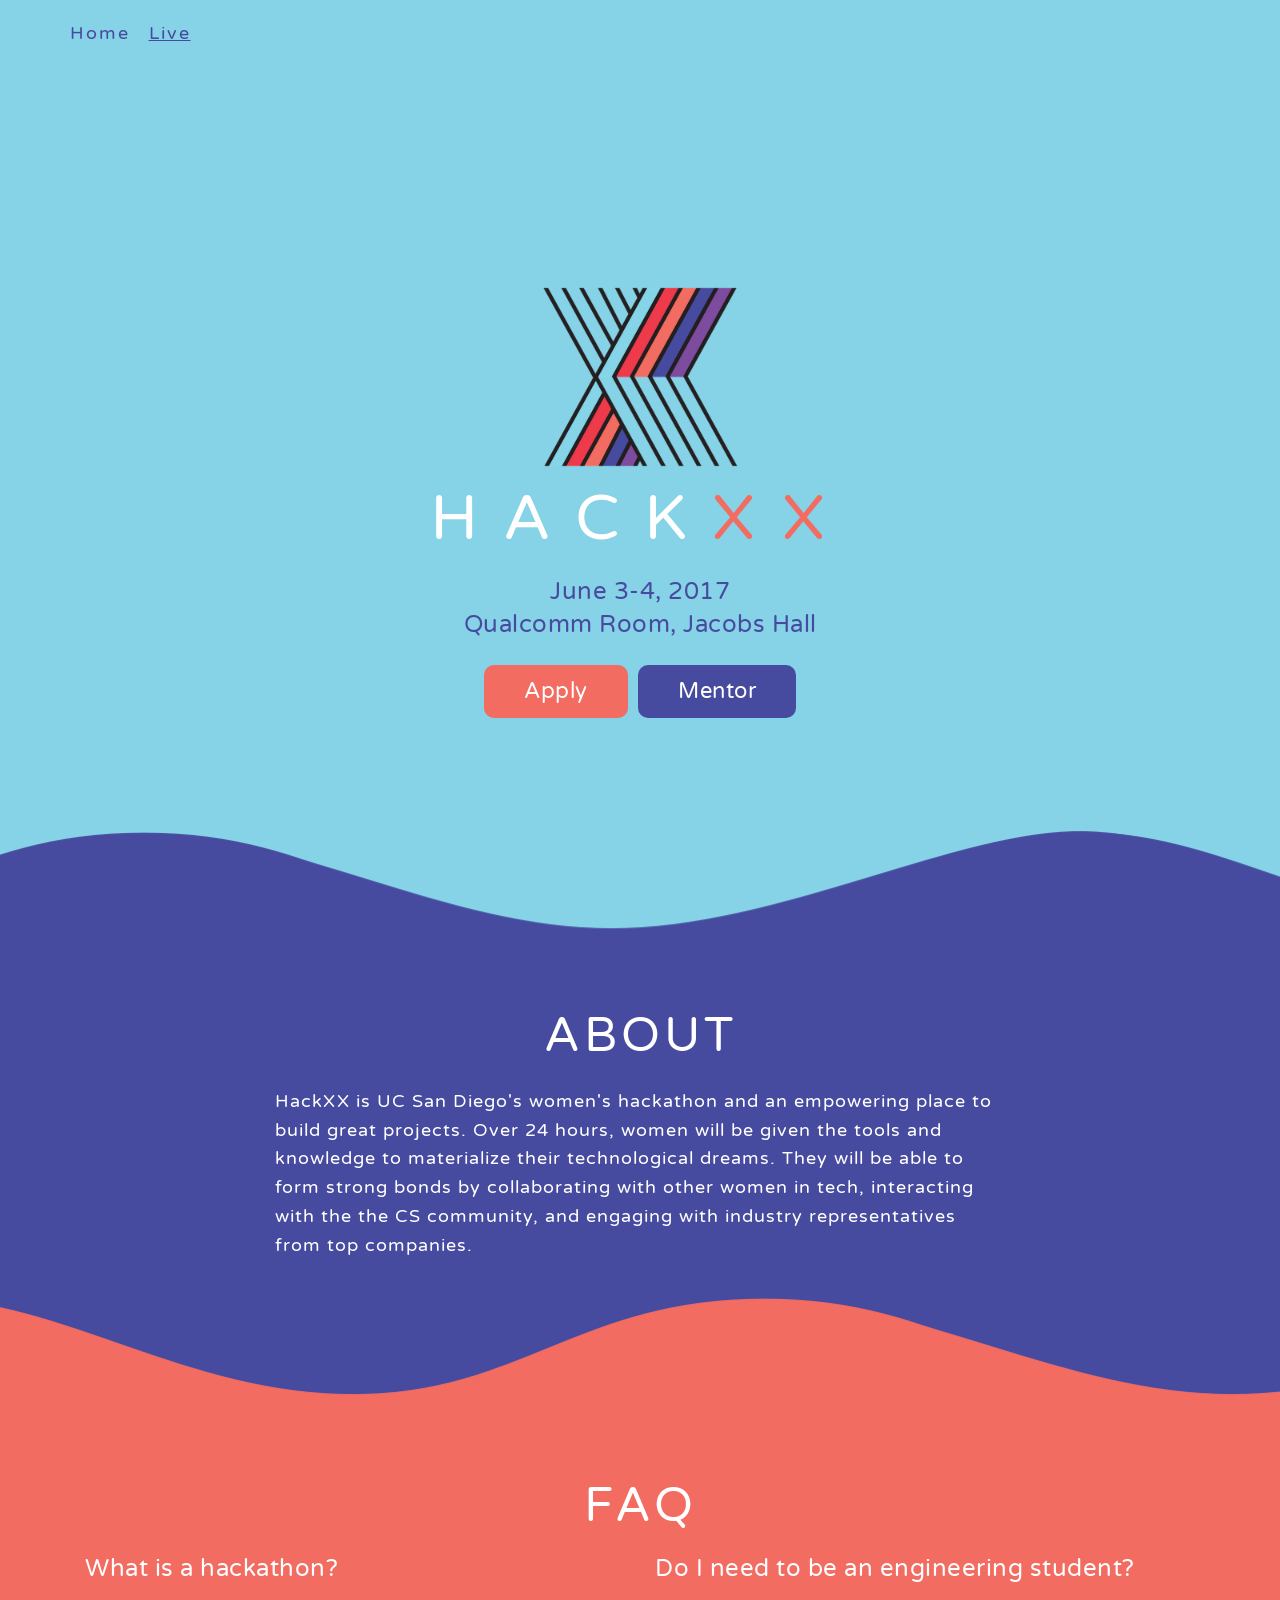
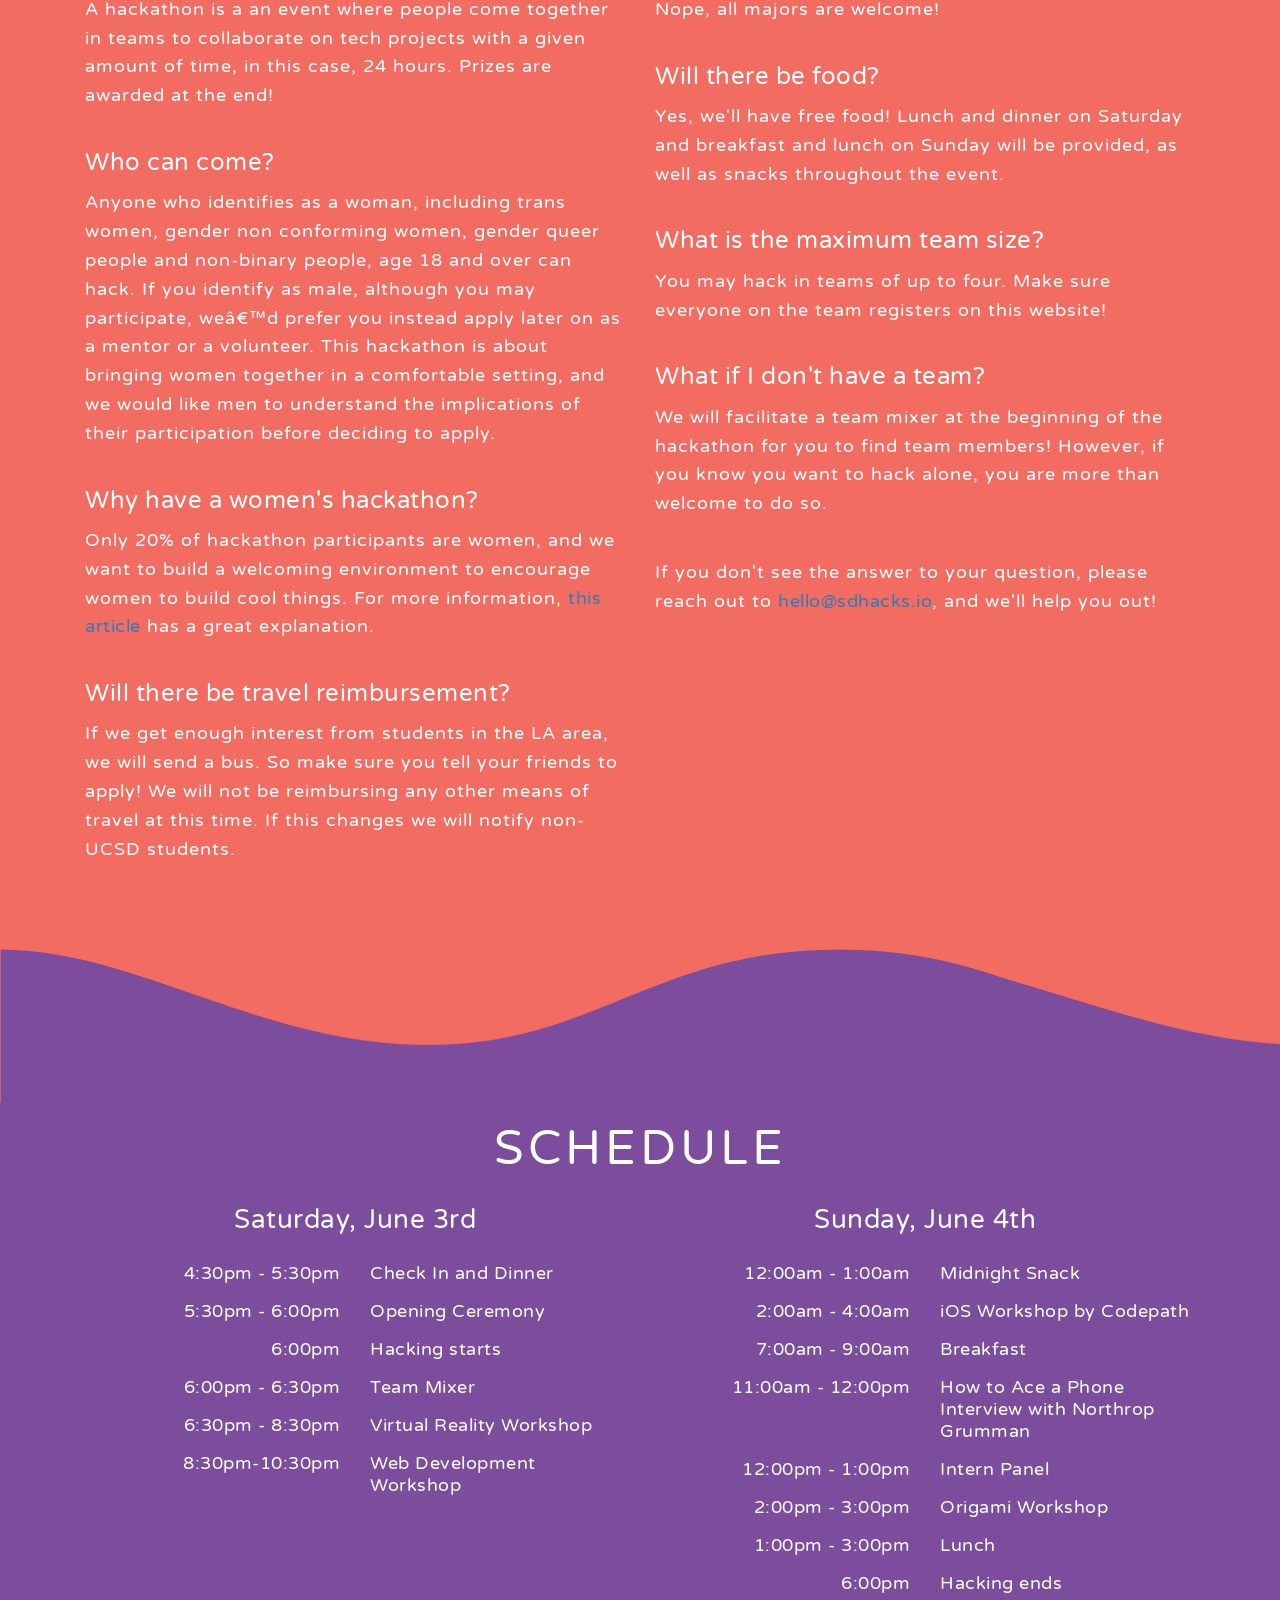
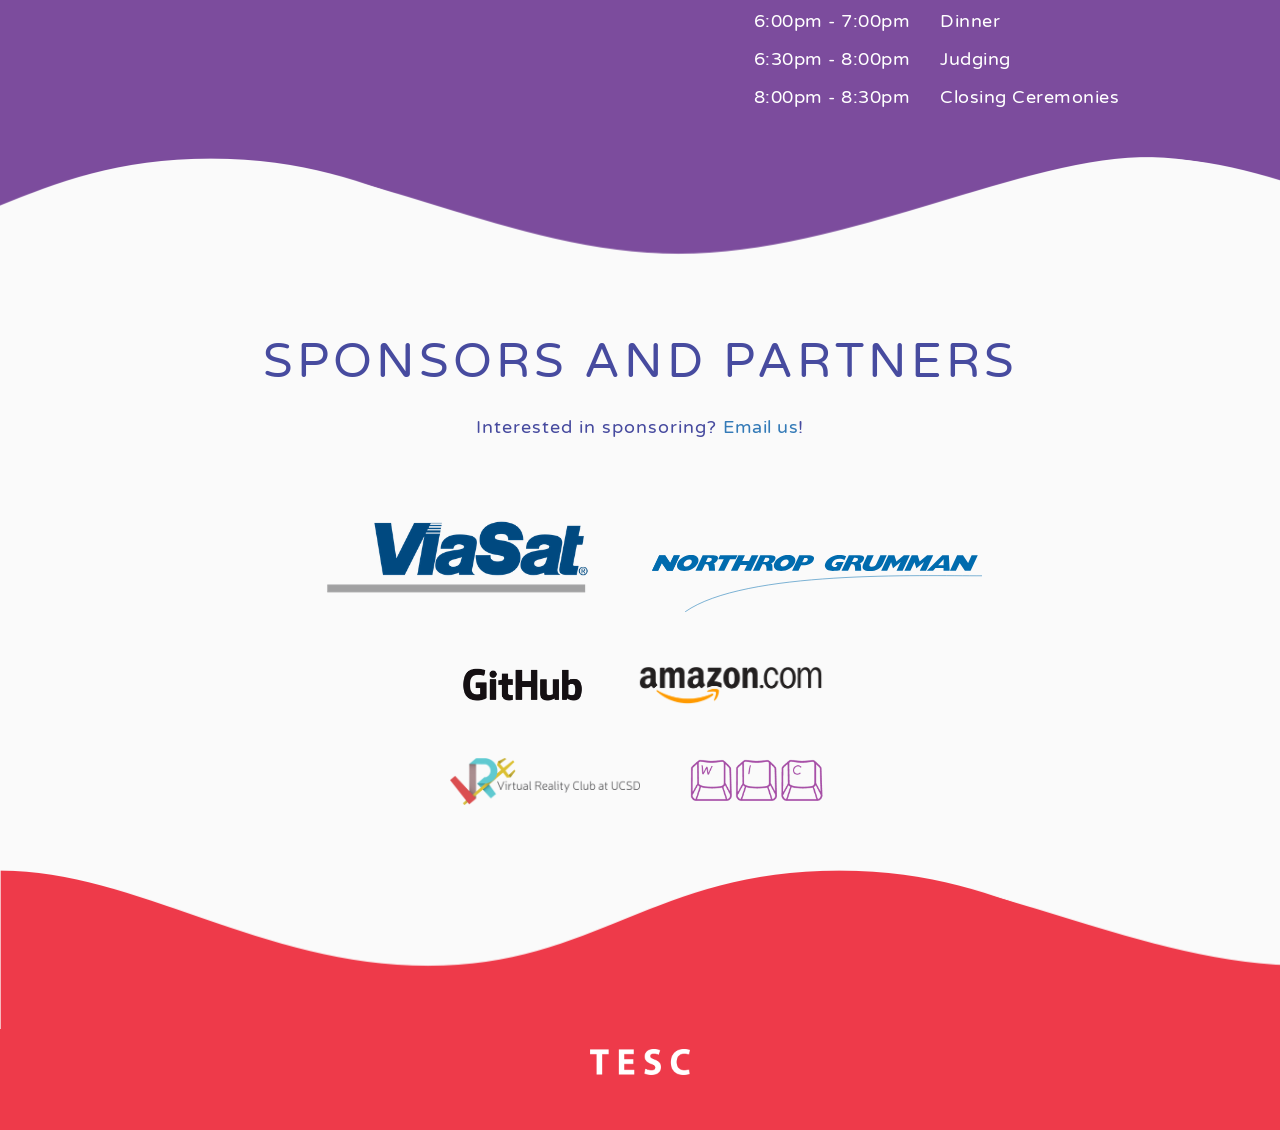
==== commit e11af4e4: "Add live" ====
--- a/index.html
+++ b/index.html
@@ -10,7 +10,7 @@
   <meta property="og:image:type" content="image/png">
   <title>HackXX</title>
   <meta name="theme-color" content="#19A3C5">
-  <meta name="description" content="Website of HackXX">
+  <meta name="description" content="HackXX">
   <meta name="keywords" content="Keywords">
   <meta http-equiv="X-UA-Compatible" content="IE=edge">
   <link rel="stylesheet" href="css/bootstrap.min.css">
@@ -20,7 +20,11 @@
 </head>
 <body>
   <div class="wrapper">
-    <nav class="nav">
+    <nav class="navbar nav">
+      <div class="nav-left container">
+        <a href="/">Home</a>
+        <a class="active" href="/live">Live</a>
+      </div>
     </nav>
 
     <div class="section xx-section--wrapper xx-section--lightblue">
@@ -32,11 +36,10 @@
             <h4>June 3-4, 2017</h4>
             <!-- <h4>Price Center East Ballroom,<br class="hidden-lg hidden-xl" /> UC San Diego</h4> -->
             <h4>Qualcomm Room, Jacobs Hall</h4>
-            <p>Hacker registration for HackXX is now closed.</p>
           </div>
 
           <div class="xx-hero--signups">
-            <!--<a href="https://tesc.typeform.com/to/Nd3jCC" target="_blank" class="btn xx-btn btn-primary btn-lg">Apply</a>-->
+            <a href="https://tesc.typeform.com/to/Nd3jCC" target="_blank" class="btn xx-btn btn-primary btn-lg">Apply</a>
             <a href="https://tesc.typeform.com/to/b8iRC6" target="_blank" class="btn xx-btn btn-default btn-lg">Mentor</a>
           </div>
           <!-- Begin MailChimp Signup Form -->
@@ -103,7 +106,7 @@
             </p>
             <h4 class="xx-faq--question">Will there be food?</h4>
             <p class="xx-faq--answer">
-              Yes, we'll have free food! Lunch and dinner on Saturday and breakfast, lunch, and dinner on Sunday will be provided, as well as snacks throughout the event.
+              Yes, we'll have free food! Lunch and dinner on Saturday and breakfast and lunch on Sunday will be provided, as well as snacks throughout the event.
             </p>
             <h4 class="xx-faq--question">What is the maximum team size?</h4>
             <p class="xx-faq--answer">
@@ -225,9 +228,6 @@
             <a target="_blank" href="http://www.northropgrumman.com/Pages/default.aspx">
               <img class="xx-sponsor--big" id="xx-sponsor--northrop" src="images/sponsors/Northrop_Grumman.svg" />
             </a>
-            <a target="_blank" href="http://cse.ucsd.edu/">
-              <img class="xx-sponsor--big" id="xx-sponsor--cse" src="images/sponsors/JsoeCse.png" />
-            </a>
           </div>
           <div class="xx-sponsors text-center">
             <a target="_blank" href="https://github.com/">
@@ -235,7 +235,6 @@
             </a>
             <a target="_blank" href="https://www.amazon.com/">
               <img class="xx-sponsor" id="xx-sponsor--amazon" src="images/sponsors/Amazon_Logo.png" />
-            </a>
           </div>
           <div class="xx-sponsors text-center">
             <a target="_blank" href="http://wic.ucsd.edu/">
--- a/css/main.css
+++ b/css/main.css
@@ -1,3 +1,3 @@
-@import url("https://fonts.googleapis.com/css?family=Varela+Round");html,body,div,span,applet,object,iframe,h1,h2,h3,h4,h5,h6,p,blockquote,pre,a,abbr,acronym,address,big,cite,code,del,dfn,em,img,ins,kbd,q,s,samp,small,strike,strong,sub,sup,tt,var,b,u,i,center,dl,dt,dd,ol,ul,li,fieldset,form,label,legend,table,caption,tbody,tfoot,thead,tr,th,td,article,aside,canvas,details,embed,figure,figcaption,footer,header,hgroup,menu,nav,output,ruby,section,summary,time,mark,audio,video{margin:0;padding:0;border:0;vertical-align:baseline;font-family:"Varela Round",Helvetica,sans-serif;font-weight:lighter;letter-spacing:0.5px}article,aside,details,figcaption,figure,footer,header,hgroup,menu,nav,section{display:block}body{line-height:1.4;color:#5C5C5C;background:#86D2E6}ol,ul{list-style:none}blockquote,q{quotes:none}blockquote:before,blockquote:after{content:"";content:none}q:before,q:after{content:"";content:none}table{border-collapse:collapse;border-spacing:0}p{letter-spacing:1px}.xx-section{padding-top:20px;color:#fff;padding-bottom:50px}.xx-section--wrapper{position:relative}.xx-section--header{font-size:48px;text-transform:uppercase;letter-spacing:4px;margin-bottom:24px}@media screen and (max-width: 640px){.xx-section--header{font-size:36px}}.xx-section--subheader{line-height:40px;font-size:26px}.xx-section--about{font-size:18px;line-height:1.6}.xx-section--purple{background-color:#7C4C9D}.xx-section--red{background-color:#EE3A4A}.xx-section--lightblue{background-color:#86D2E6}.xx-section--blue{background-color:#474B9F}.xx-section--orange{background-color:#F26C62}.xx-section--white{background-color:#FAFAFA}.xx-section--text-dark{color:#474B9F}.xx-section--wave-bottom-blue{background:url("../images/wave_bottom.png") no-repeat center 101%;background-size:no-repeat;padding-bottom:200px}.xx-section--wave-bottom-orange{background:url("../images/wave_bottom_oj.png") no-repeat center 101%;background-size:no-repeat;padding-bottom:200px}.xx-section--wave-bottom-purple{background:url("../images/wave_bottom_purple.png") no-repeat center 101%;background-size:no-repeat;padding-bottom:200px}.xx-section--wave-bottom-lightblue{background:url("../images/wave_bottom_lightblue.png") no-repeat center 101%;background-size:no-repeat;padding-bottom:200px}.xx-section--wave-bottom-red{background:url("../images/wave_bottom_red.png") no-repeat center 101%;background-size:no-repeat;padding-bottom:200px}.xx-section--wave-bottom-white{background:url("../images/wave_bottom_white.png") no-repeat center 101%;background-size:no-repeat;padding-bottom:200px}.xx-section--wave-bottom-offset{background-position:0 101%}@media screen and (min-width: 1600px){.xx-section--wave-bottom-blue,.xx-section--wave-bottom-orange,.xx-section--wave-bottom-purple,.xx-section--wave-bottom-white{background-size:contain}}.xx-section--fullheight{height:100%;height:100vh;padding-bottom:100px}@media screen and (min-width: 768px){.xx-section--fullheight{max-height:1000px}}@media screen and (max-width: 768px){.xx-section--fullheight{padding-bottom:60px}}.xx-hero{color:#fff}.xx-hero h4{font-size:24px;line-height:1.4}@media screen and (max-width: 768px){.xx-hero h4{font-size:18px}}.xx-hero--description{margin:20px 0;color:#474B9F}.vertical-center{display:-ms-flexbox;display:flex;-ms-flex-direction:column;flex-direction:column;-ms-flex-pack:distribute;justify-content:space-around}.xx-logo--text,.xx-logo--text>*{font-size:64px;letter-spacing:25px;color:#fff;text-transform:uppercase}@media screen and (max-width: 768px){.xx-logo--text,.xx-logo--text>*{font-size:48px;letter-spacing:16px}}@media screen and (max-width: 640px){.xx-logo--text,.xx-logo--text>*{letter-spacing:12px;font-size:42px}}.xx-logo--orange{color:#F26C62}@media screen and (max-width: 768px){img.logo{width:160px;height:160px}}.xx-faq--question{font-size:24px;margin-bottom:12px}.xx-faq--answer{font-size:18px;line-height:1.6;margin-bottom:40px}.xx-email-form h6{font-size:18px;margin-bottom:8px;letter-spacing:1px}.xx-email-form .mc-field-group{display:inline-block}@media screen and (max-width: 768px){.xx-email-form .mc-field-group{display:block;width:90%;margin:auto}}.xx-email-form input[type="email"]{padding:8px;border-radius:8px;border:none;outline:none;color:#474B9F;width:100%;margin-bottom:10px}.xx-btn.btn-default,.xx-btn.btn-primary{border:none;outline:none;padding:8px 20px;border-radius:8px}.xx-btn.btn-primary{background-color:#F26C62;color:#fff}.xx-btn.btn-primary:hover,.xx-btn.btn-primary:focus,.xx-btn.btn-primary:active,.xx-btn.btn-primary:visited{text-decoration:none;background-color:#F26C62;color:#fff}.xx-btn.btn-primary:hover{background-color:#f47e75}.xx-btn.btn-default{background-color:#474B9F;color:#fff}.xx-btn.btn-default:hover,.xx-btn.btn-default:focus,.xx-btn.btn-default:active,.xx-btn.btn-default:visited{text-decoration:none;background-color:#474B9F;color:#fff}.xx-btn.btn-default:hover{background-color:#5a5eb5}.xx-btn.btn-lg{margin:3px;padding:12px 40px;border-radius:10px;font-size:22px}@media screen and (max-width: 768px){.xx-btn.btn-lg{padding:8px 24px;margin-bottom:8px;font-size:18px}}@media screen and (max-width: 768px){.xx-btn{display:block;width:90%;margin:auto;margin-left:auto !important;margin-right:auto !important}}.xx-sponsor{max-width:230px;max-height:96px;vertical-align:middle;padding:20px}.xx-sponsor--big{margin:20px 10px;max-width:330px;max-height:132px}.xx-schedule--header{margin-bottom:14px}@media screen and (max-width: 640px){.xx-schedule--header{margin-top:30px;margin-bottom:4px}}.xx-schedule--row{font-size:18px;line-height:24px;padding:8px 0}@media screen and (min-width: 768px){.xx-schedule--row{line-height:22px}}.xx-footer .xx-tesc{width:100px;display:inline-block}.xx-footer .xx-tesc img{width:100%}
+@import url("https://fonts.googleapis.com/css?family=Varela+Round");html,body,div,span,applet,object,iframe,h1,h2,h3,h4,h5,h6,p,blockquote,pre,a,abbr,acronym,address,big,cite,code,del,dfn,em,img,ins,kbd,q,s,samp,small,strike,strong,sub,sup,tt,var,b,u,i,center,dl,dt,dd,ol,ul,li,fieldset,form,label,legend,table,caption,tbody,tfoot,thead,tr,th,td,article,aside,canvas,details,embed,figure,figcaption,footer,header,hgroup,menu,nav,output,ruby,section,summary,time,mark,audio,video{margin:0;padding:0;border:0;vertical-align:baseline;font-family:"Varela Round",Helvetica,sans-serif;font-weight:lighter;letter-spacing:0.5px}article,aside,details,figcaption,figure,footer,header,hgroup,menu,nav,section{display:block}body{line-height:1.4;color:#5C5C5C;background:#86D2E6}ol,ul{list-style:none}blockquote,q{quotes:none}blockquote:before,blockquote:after{content:"";content:none}q:before,q:after{content:"";content:none}table{border-collapse:collapse;border-spacing:0}p{letter-spacing:1px}.nav{margin-top:20px}.nav a{color:#474B9F;font-size:18px;letter-spacing:2px;margin-right:14px}.nav a.active{text-decoration:underline}.xx-section{padding-top:20px;color:#fff;padding-bottom:50px}.xx-section--wrapper{position:relative}.xx-section--header{font-size:48px;text-transform:uppercase;letter-spacing:4px;margin-bottom:24px}@media screen and (max-width: 640px){.xx-section--header{font-size:36px}}.xx-section--subheader{line-height:40px;font-size:26px}.xx-section--about{font-size:18px;line-height:1.6}.xx-section--purple{background-color:#7C4C9D}.xx-section--red{background-color:#EE3A4A}.xx-section--lightblue{background-color:#86D2E6}.xx-section--blue{background-color:#474B9F}.xx-section--orange{background-color:#F26C62}.xx-section--white{background-color:#FAFAFA}.xx-section--text-dark{color:#474B9F}.xx-section--wave-bottom-blue{background:url("../images/wave_bottom.png") no-repeat center 101%;background-size:no-repeat;padding-bottom:200px}.xx-section--wave-bottom-orange{background:url("../images/wave_bottom_oj.png") no-repeat center 101%;background-size:no-repeat;padding-bottom:200px}.xx-section--wave-bottom-purple{background:url("../images/wave_bottom_purple.png") no-repeat center 101%;background-size:no-repeat;padding-bottom:200px}.xx-section--wave-bottom-lightblue{background:url("../images/wave_bottom_lightblue.png") no-repeat center 101%;background-size:no-repeat;padding-bottom:200px}.xx-section--wave-bottom-red{background:url("../images/wave_bottom_red.png") no-repeat center 101%;background-size:no-repeat;padding-bottom:200px}.xx-section--wave-bottom-white{background:url("../images/wave_bottom_white.png") no-repeat center 101%;background-size:no-repeat;padding-bottom:200px}.xx-section--wave-bottom-offset{background-position:0 101%}@media screen and (min-width: 1600px){.xx-section--wave-bottom-blue,.xx-section--wave-bottom-orange,.xx-section--wave-bottom-purple,.xx-section--wave-bottom-white{background-size:contain}}.xx-section--fullheight{height:100%;height:100vh;padding-bottom:100px}@media screen and (min-width: 768px){.xx-section--fullheight{max-height:1000px}}@media screen and (max-width: 768px){.xx-section--fullheight{padding-bottom:60px}}.xx-hero{color:#fff}.xx-hero h4{font-size:24px;line-height:1.4}@media screen and (max-width: 768px){.xx-hero h4{font-size:18px}}.xx-hero--description{margin:20px 0;color:#474B9F}.vertical-center{display:-ms-flexbox;display:flex;-ms-flex-direction:column;flex-direction:column;-ms-flex-pack:distribute;justify-content:space-around}.xx-logo--text,.xx-logo--text>*{font-size:64px;letter-spacing:25px;color:#fff;text-transform:uppercase}@media screen and (max-width: 768px){.xx-logo--text,.xx-logo--text>*{font-size:48px;letter-spacing:16px}}@media screen and (max-width: 640px){.xx-logo--text,.xx-logo--text>*{letter-spacing:12px;font-size:42px}}.xx-logo--orange{color:#F26C62}@media screen and (max-width: 768px){img.logo{width:160px;height:160px}}.xx-faq--question{font-size:24px;margin-bottom:12px}.xx-faq--answer{font-size:18px;line-height:1.6;margin-bottom:40px}.xx-email-form h6{font-size:18px;margin-bottom:8px;letter-spacing:1px}.xx-email-form .mc-field-group{display:inline-block}@media screen and (max-width: 768px){.xx-email-form .mc-field-group{display:block;width:90%;margin:auto}}.xx-email-form input[type="email"]{padding:8px;border-radius:8px;border:none;outline:none;color:#474B9F;width:100%;margin-bottom:10px}.xx-btn.btn-default,.xx-btn.btn-primary{border:none;outline:none;padding:8px 20px;border-radius:8px}.xx-btn.btn-primary{background-color:#F26C62;color:#fff}.xx-btn.btn-primary:hover,.xx-btn.btn-primary:focus,.xx-btn.btn-primary:active,.xx-btn.btn-primary:visited{text-decoration:none;background-color:#F26C62;color:#fff}.xx-btn.btn-primary:hover{background-color:#f47e75}.xx-btn.btn-default{background-color:#474B9F;color:#fff}.xx-btn.btn-default:hover,.xx-btn.btn-default:focus,.xx-btn.btn-default:active,.xx-btn.btn-default:visited{text-decoration:none;background-color:#474B9F;color:#fff}.xx-btn.btn-default:hover{background-color:#5a5eb5}.xx-btn.btn-lg{margin:3px;padding:12px 40px;border-radius:10px;font-size:22px}@media screen and (max-width: 768px){.xx-btn.btn-lg{padding:8px 24px;margin-bottom:8px;font-size:18px}}@media screen and (max-width: 768px){.xx-btn{display:block;width:90%;margin:auto;margin-left:auto !important;margin-right:auto !important}}.xx-card .card-block{background:white;border-radius:14px;margin-bottom:22px}.xx-card .card-block a{display:block;padding:14px 20px;color:#F26C62}.xx-card .card-block a:hover,.xx-card .card-block a:focus,.xx-card .card-block a:active{text-decoration:none}.xx-card .card-block:not(.disabled):hover{cursor:pointer;border:3px solid #474B9F;margin:-3px -3px 19px -3px}.xx-card .card-block:not(.disabled):hover a{color:#474B9F}.xx-card .card-block.disabled{background-color:#DEDEDE}.xx-card .card-block.disabled:hover{cursor:not-allowed}.xx-card .card-block.disabled a{color:#5C5C5C}.xx-sponsor{max-width:230px;max-height:96px;vertical-align:middle;padding:20px}.xx-sponsor--big{margin:20px 10px;max-width:330px;max-height:132px}.xx-schedule--header{margin-bottom:14px}@media screen and (max-width: 640px){.xx-schedule--header{margin-top:30px;margin-bottom:4px}}.xx-schedule--row{font-size:18px;line-height:24px;padding:8px 0}@media screen and (min-width: 768px){.xx-schedule--row{line-height:22px}}.xx-footer .xx-tesc{width:100px;display:inline-block}.xx-footer .xx-tesc img{width:100%}
 
 /*# sourceMappingURL=main.css.map */
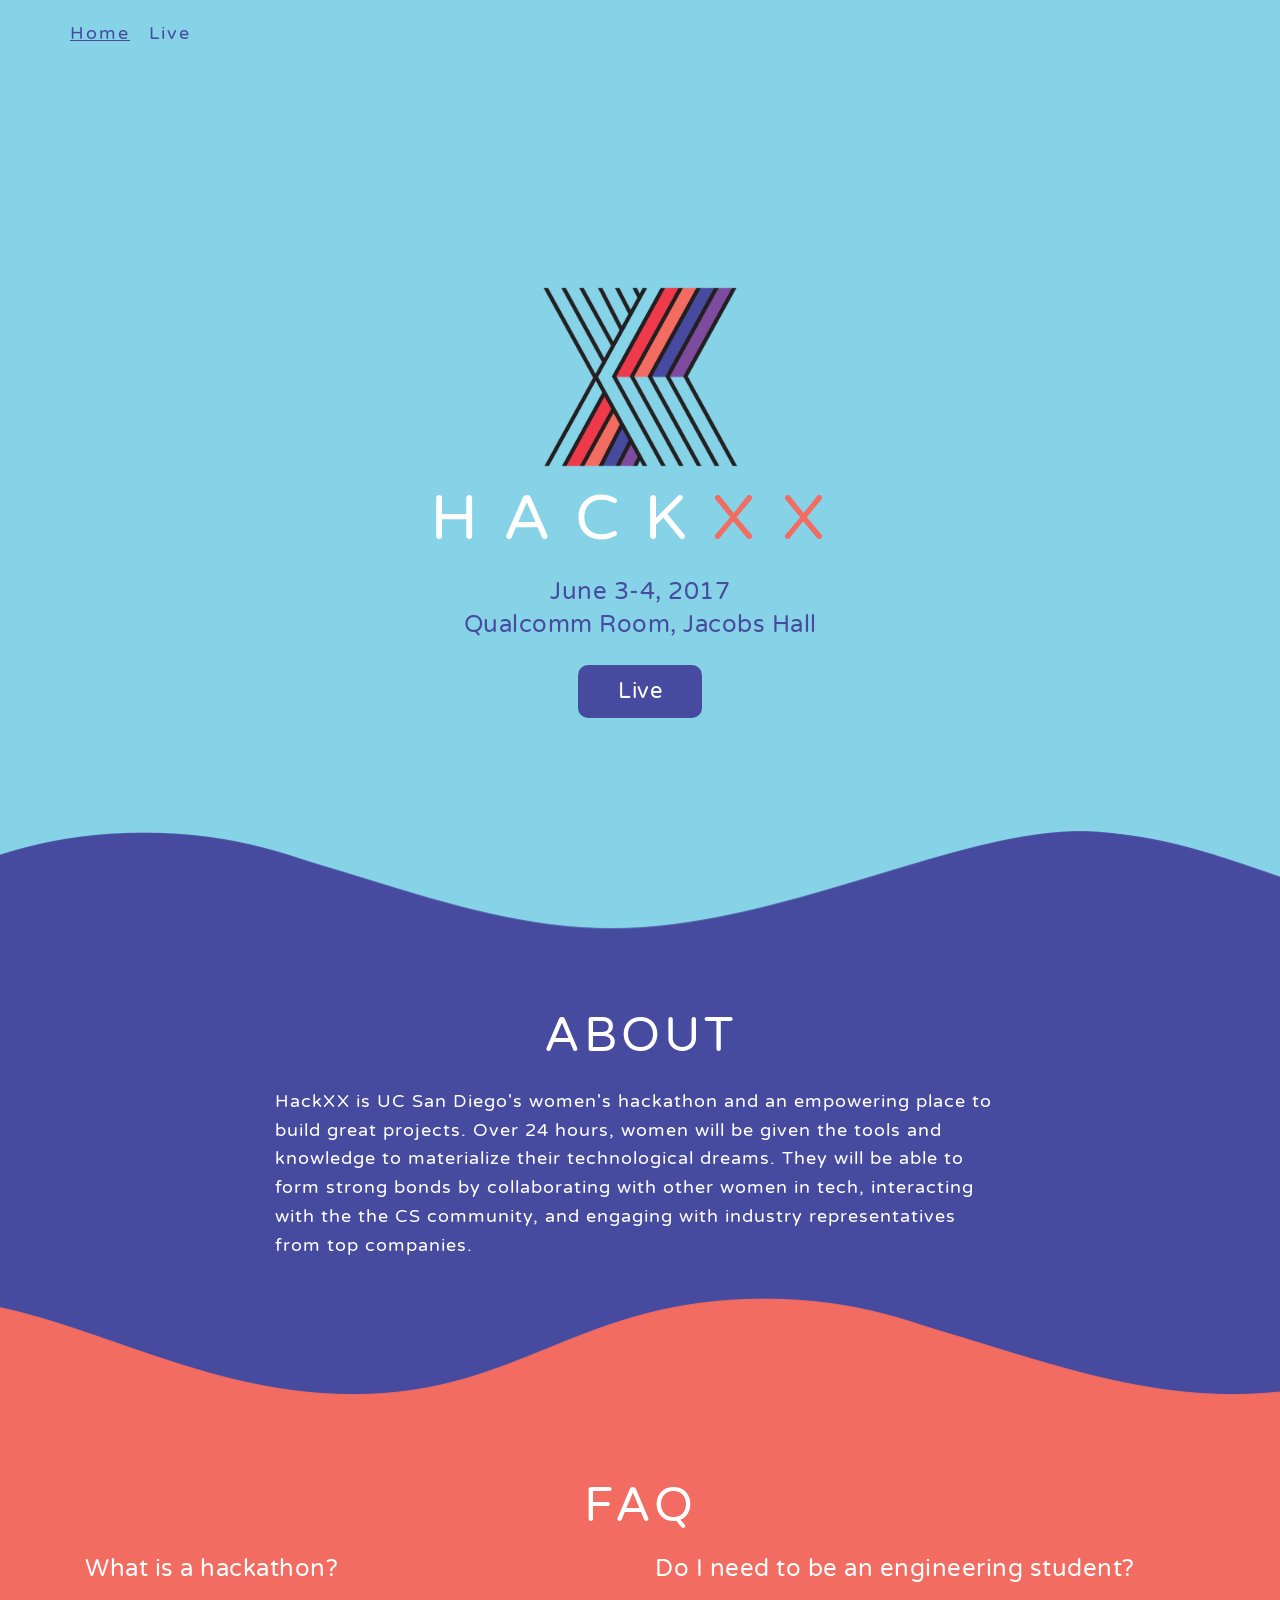
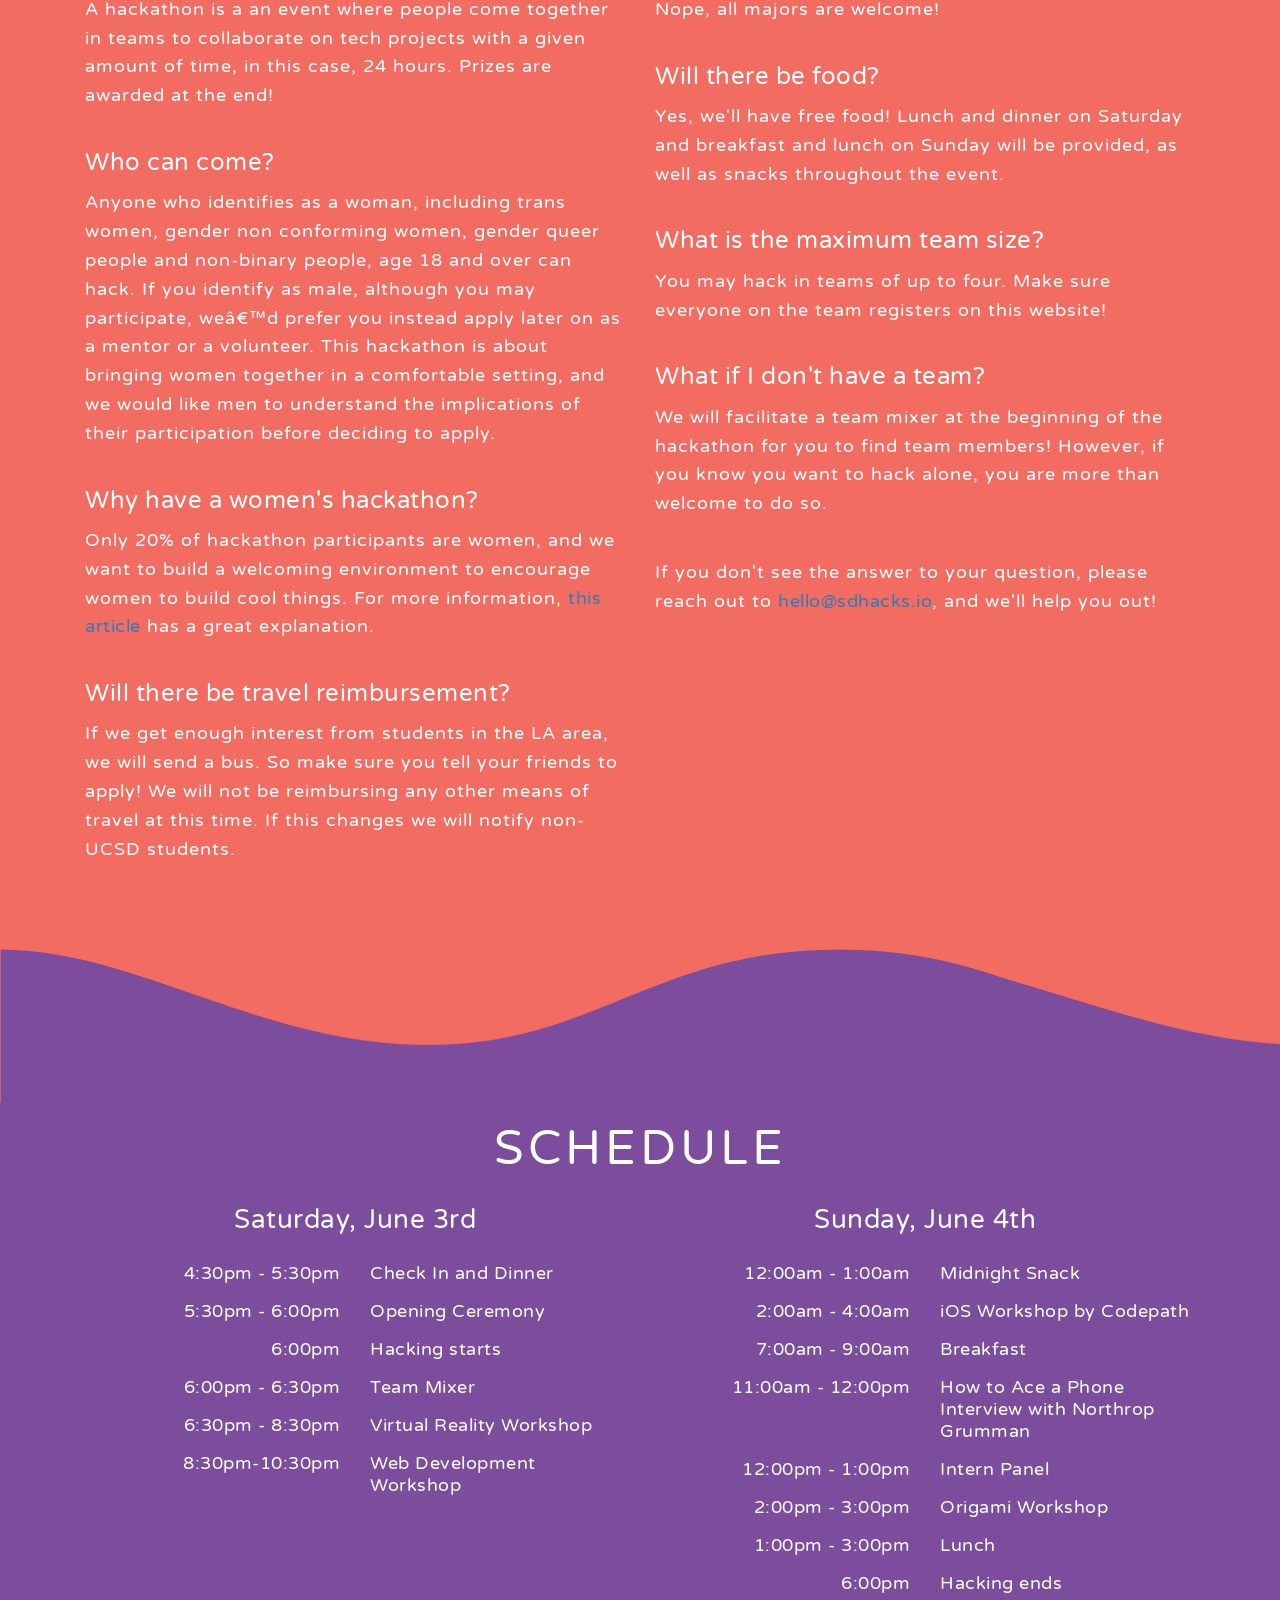
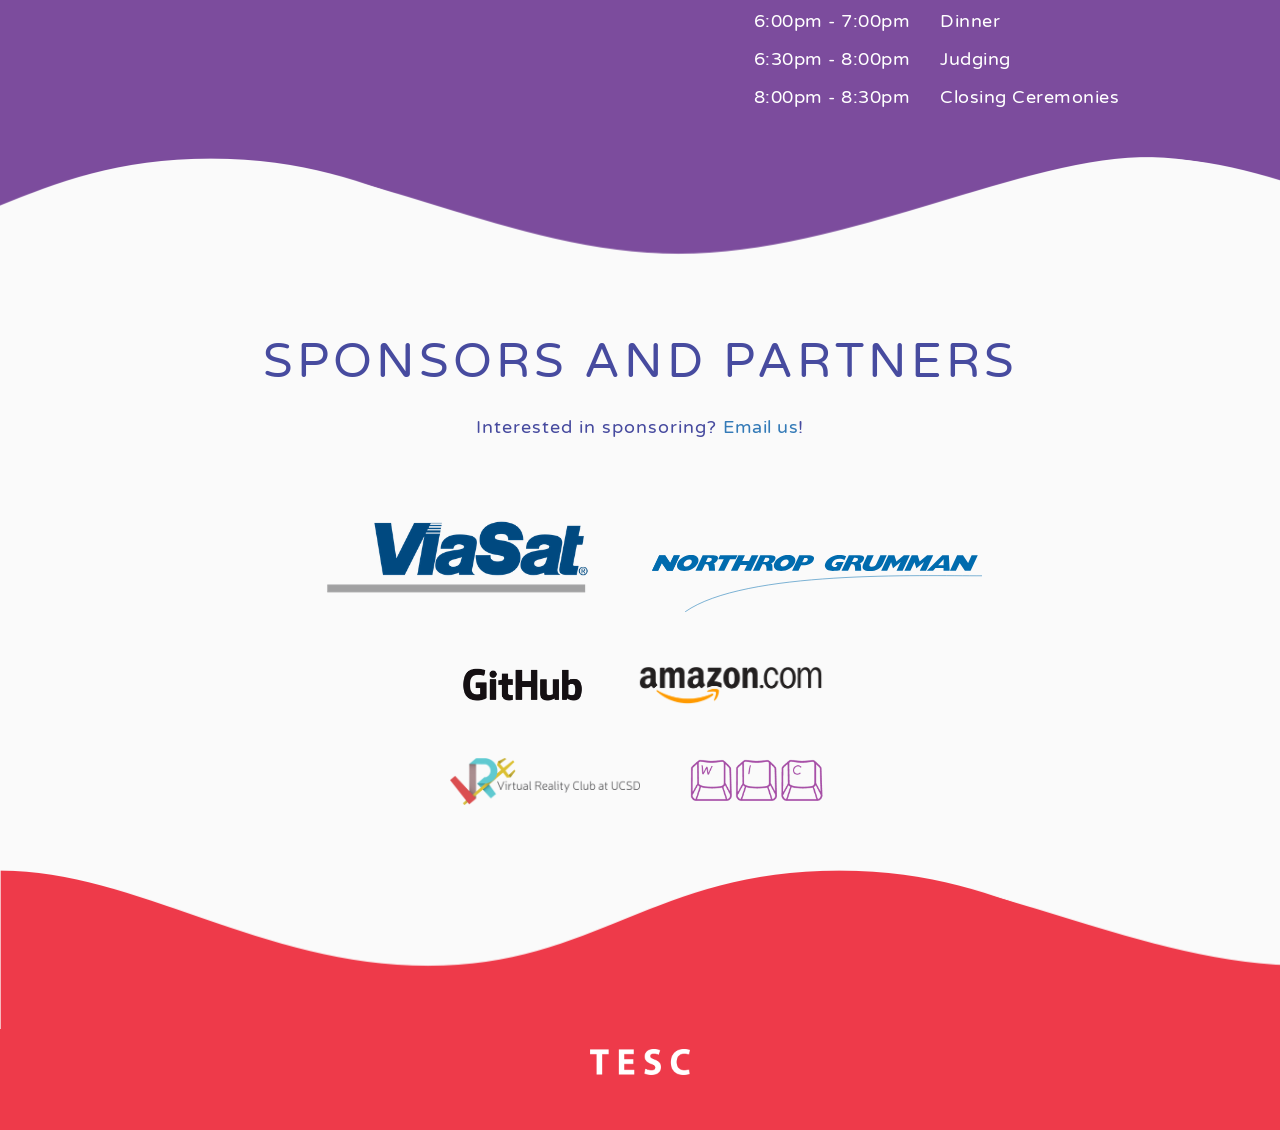
==== commit 39dd6450: "Minor" ====
--- a/index.html
+++ b/index.html
@@ -22,8 +22,8 @@
   <div class="wrapper">
     <nav class="navbar nav">
       <div class="nav-left container">
-        <a href="/">Home</a>
-        <a class="active" href="/live">Live</a>
+        <a class="active" href="/">Home</a>
+        <a href="/live.html">Live</a>
       </div>
     </nav>
 
@@ -39,8 +39,9 @@
           </div>
 
           <div class="xx-hero--signups">
-            <a href="https://tesc.typeform.com/to/Nd3jCC" target="_blank" class="btn xx-btn btn-primary btn-lg">Apply</a>
-            <a href="https://tesc.typeform.com/to/b8iRC6" target="_blank" class="btn xx-btn btn-default btn-lg">Mentor</a>
+<!--             <a href="https://tesc.typeform.com/to/Nd3jCC" target="_blank" class="btn xx-btn btn-primary btn-lg">Apply</a>
+            <a href="https://tesc.typeform.com/to/b8iRC6" target="_blank" class="btn xx-btn btn-default btn-lg">Mentor</a> -->
+            <a href="/live.html" target="_blank" class="btn xx-btn btn-default btn-lg">Live</a>
           </div>
           <!-- Begin MailChimp Signup Form -->
           <!-- <div class="xx-email-form" id="mc_embed_signup">
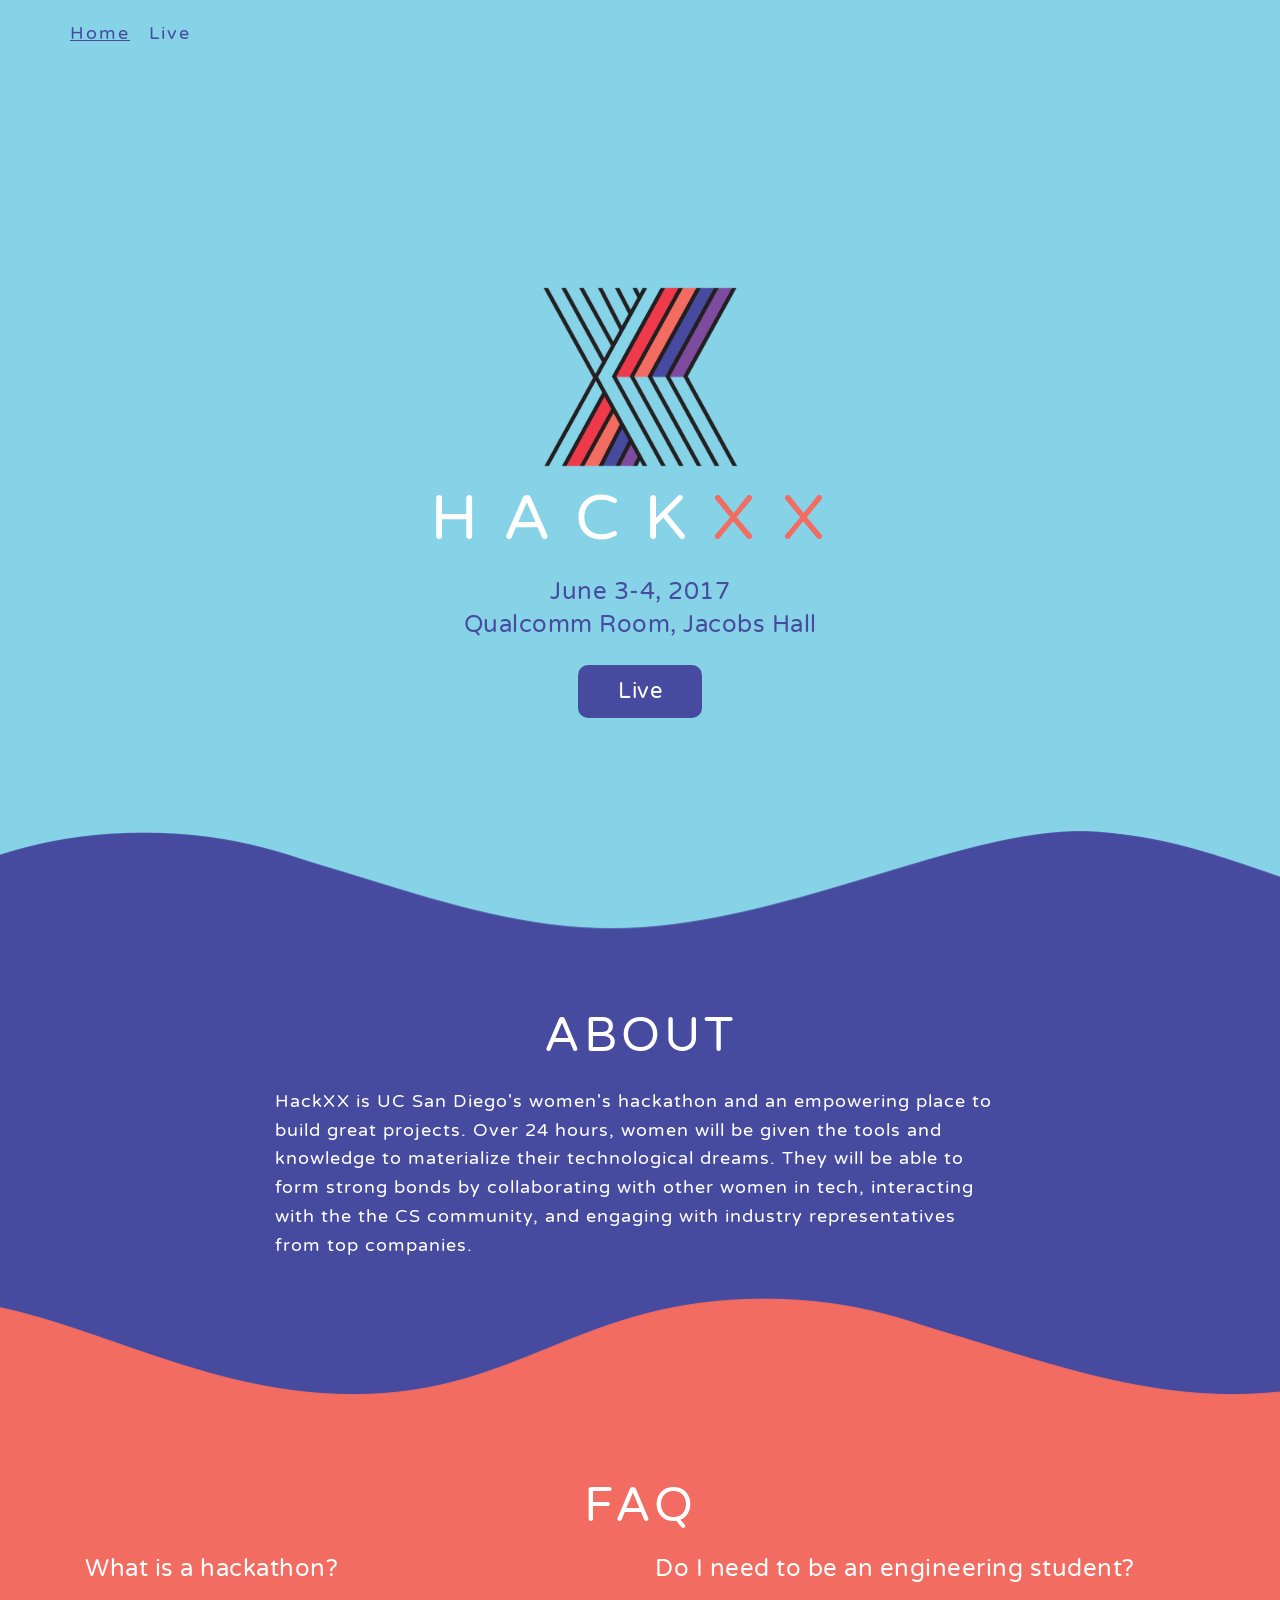
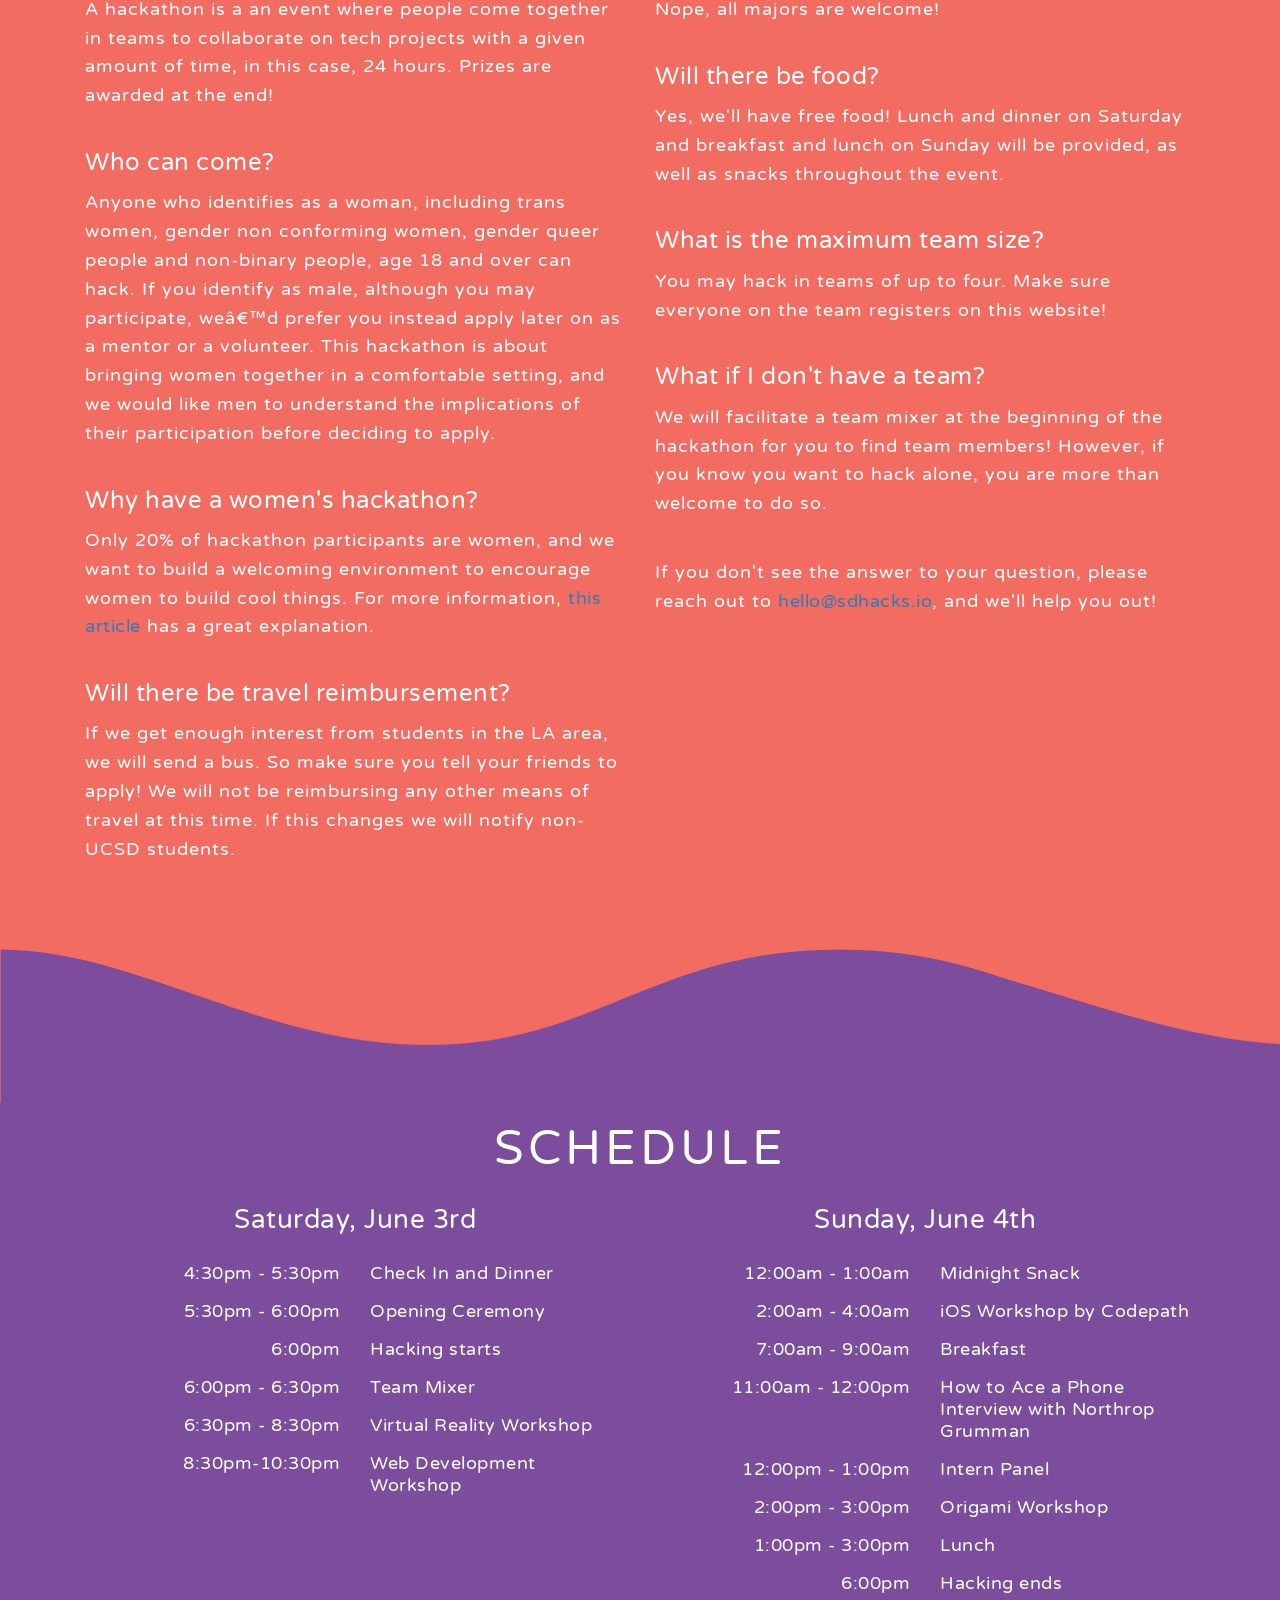
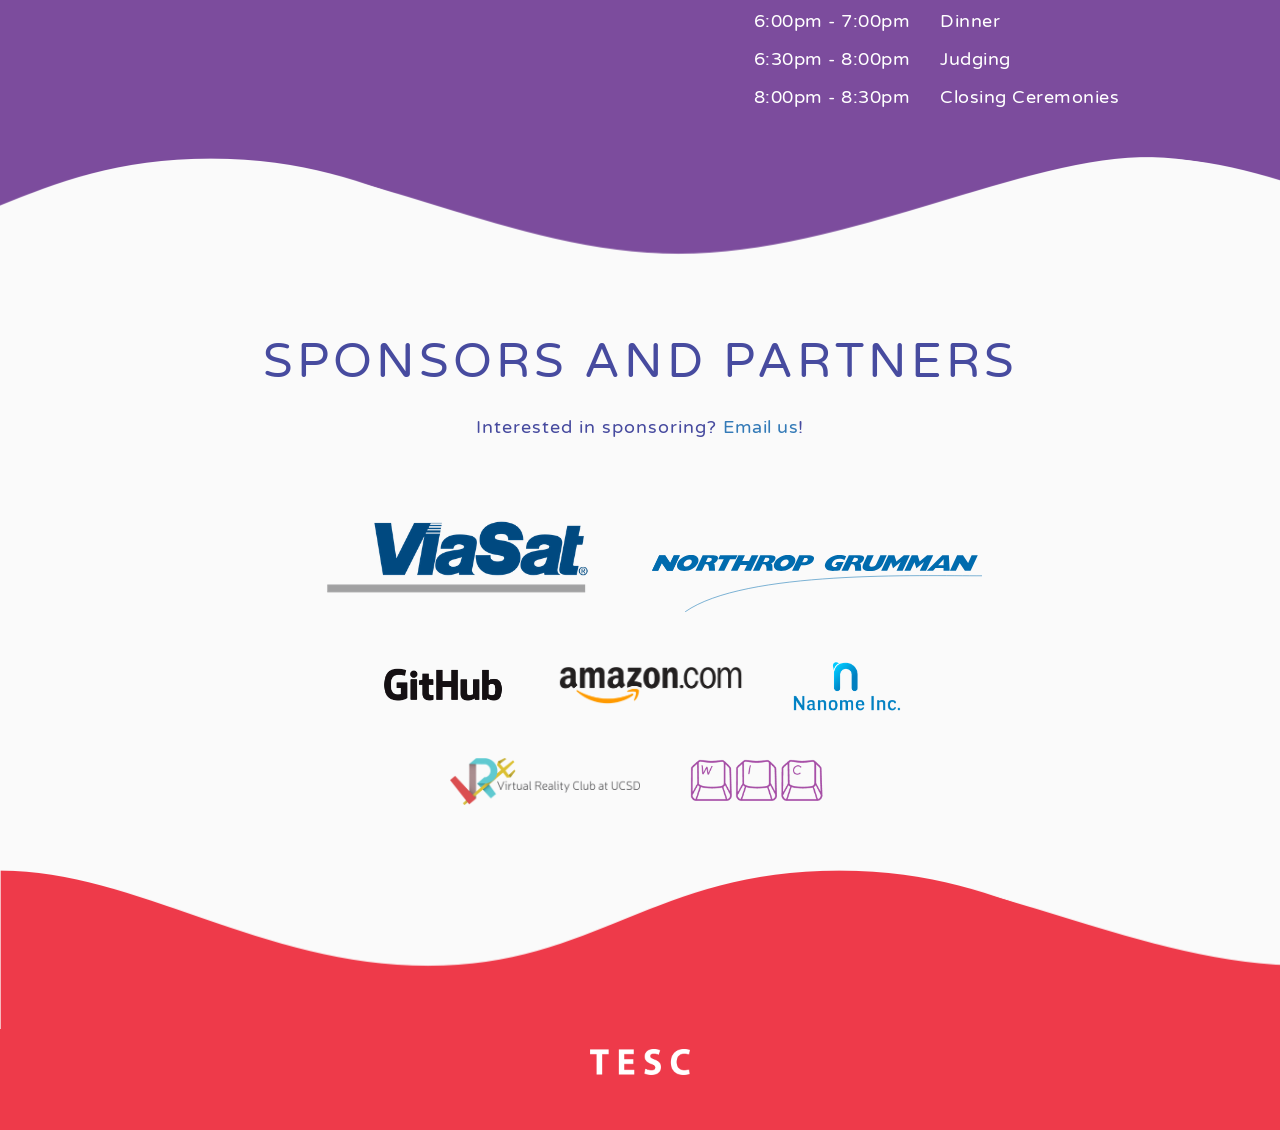
==== commit 5ac8ea0f: "Update links" ====
--- a/index.html
+++ b/index.html
@@ -23,7 +23,7 @@
     <nav class="navbar nav">
       <div class="nav-left container">
         <a class="active" href="/">Home</a>
-        <a href="/live.html">Live</a>
+        <a href="/live">Live</a>
       </div>
     </nav>
 
@@ -41,7 +41,7 @@
           <div class="xx-hero--signups">
 <!--             <a href="https://tesc.typeform.com/to/Nd3jCC" target="_blank" class="btn xx-btn btn-primary btn-lg">Apply</a>
             <a href="https://tesc.typeform.com/to/b8iRC6" target="_blank" class="btn xx-btn btn-default btn-lg">Mentor</a> -->
-            <a href="/live.html" target="_blank" class="btn xx-btn btn-default btn-lg">Live</a>
+            <a href="/live" target="_blank" class="btn xx-btn btn-default btn-lg">Live</a>
           </div>
           <!-- Begin MailChimp Signup Form -->
           <!-- <div class="xx-email-form" id="mc_embed_signup">
@@ -236,12 +236,16 @@
             </a>
             <a target="_blank" href="https://www.amazon.com/">
               <img class="xx-sponsor" id="xx-sponsor--amazon" src="images/sponsors/Amazon_Logo.png" />
+            </a>
+            <a target="_blank" href="https://nanome.ai/">
+              <img class="xx-sponsor" id="xx-sponsor--nanome" src="images/sponsors/NanoMe.png" />
+            </a>
           </div>
           <div class="xx-sponsors text-center">
+            <a target="_blank" href="http://vrclub.ucsd.edu/">
+              <img class="xx-sponsor" id="xx-sponsor--vr" src="images/sponsors/VR_Shaded_WName.png" />
+            </a>
             <a target="_blank" href="http://wic.ucsd.edu/">
-              <img class="xx-sponsor" id="xx-sponsor--vr" src="images/sponsors/VR_Shaded_WName.png" />
-            </a>
-            <a target="_blank" href="http://vrclub.ucsd.edu/">
               <img class="xx-sponsor" id="xx-sponsor--wic" src="images/sponsors/WIC.png" />
             </a>
           </div>
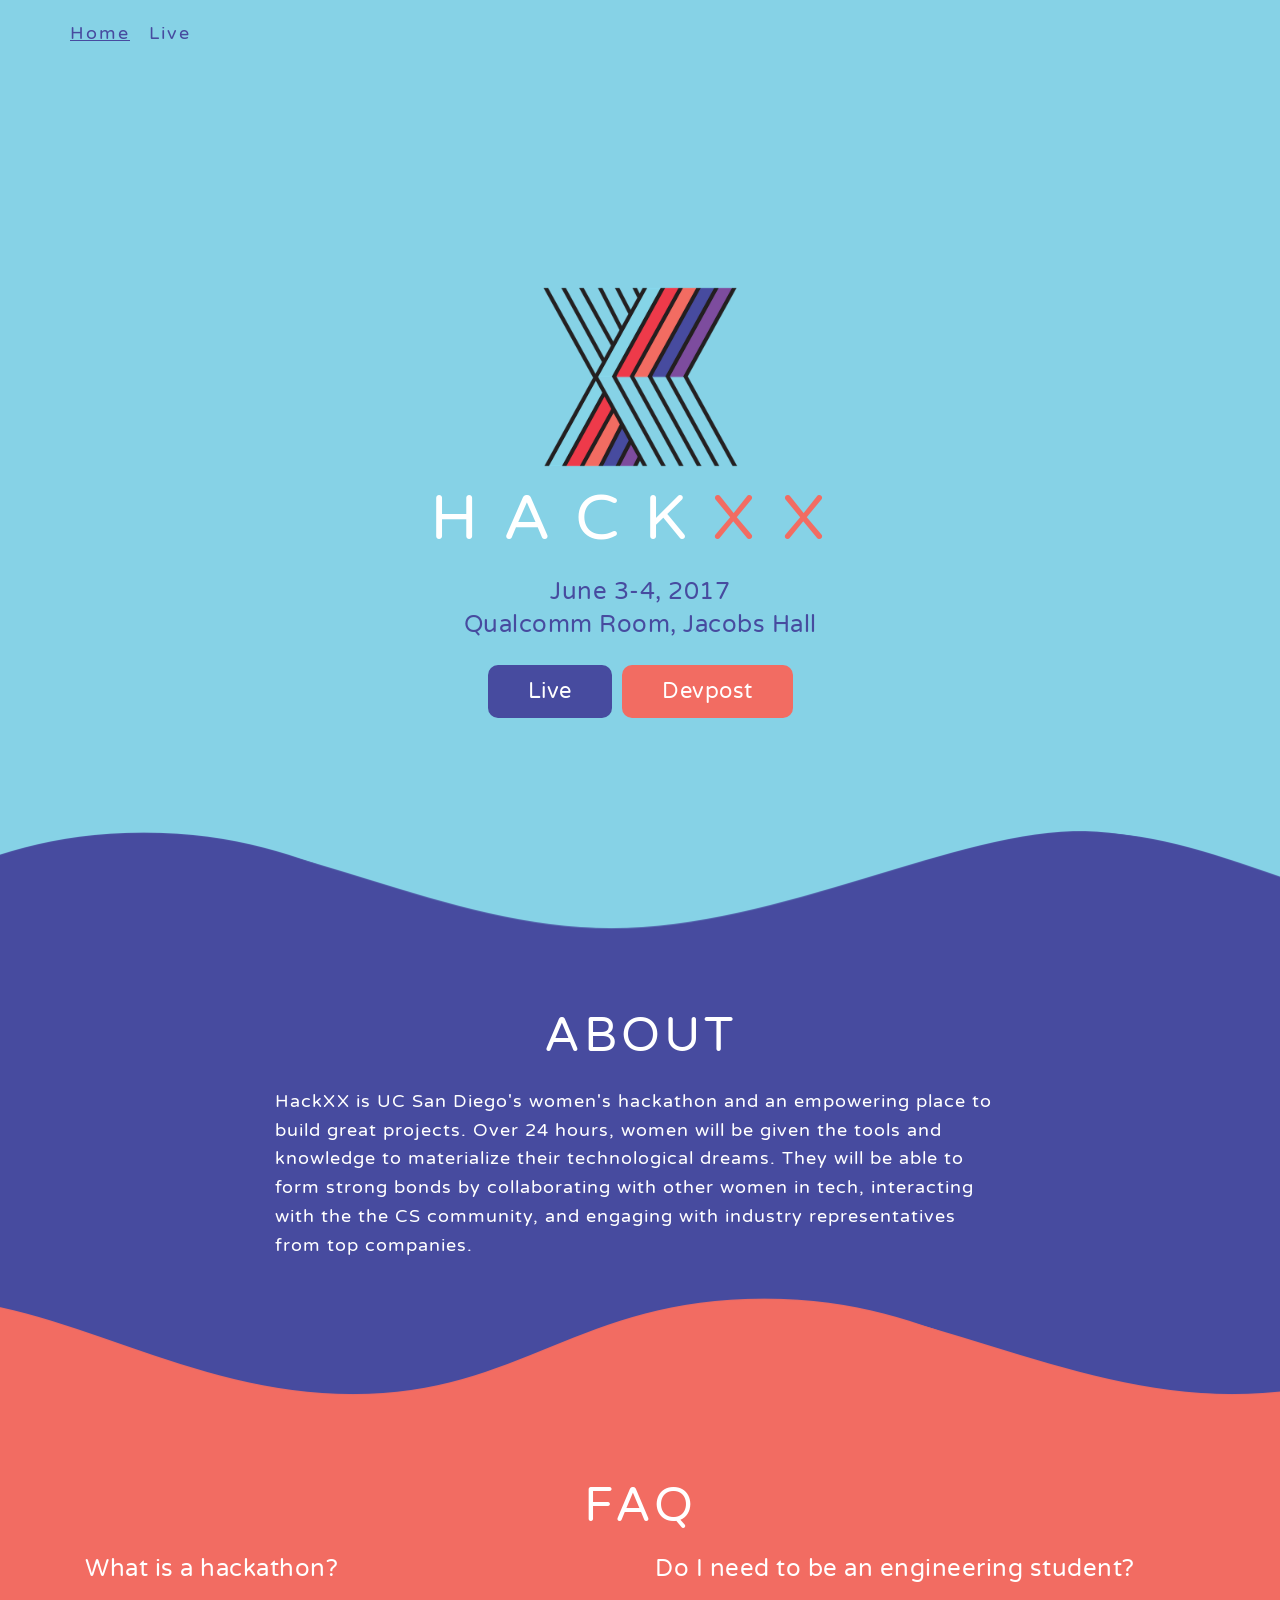
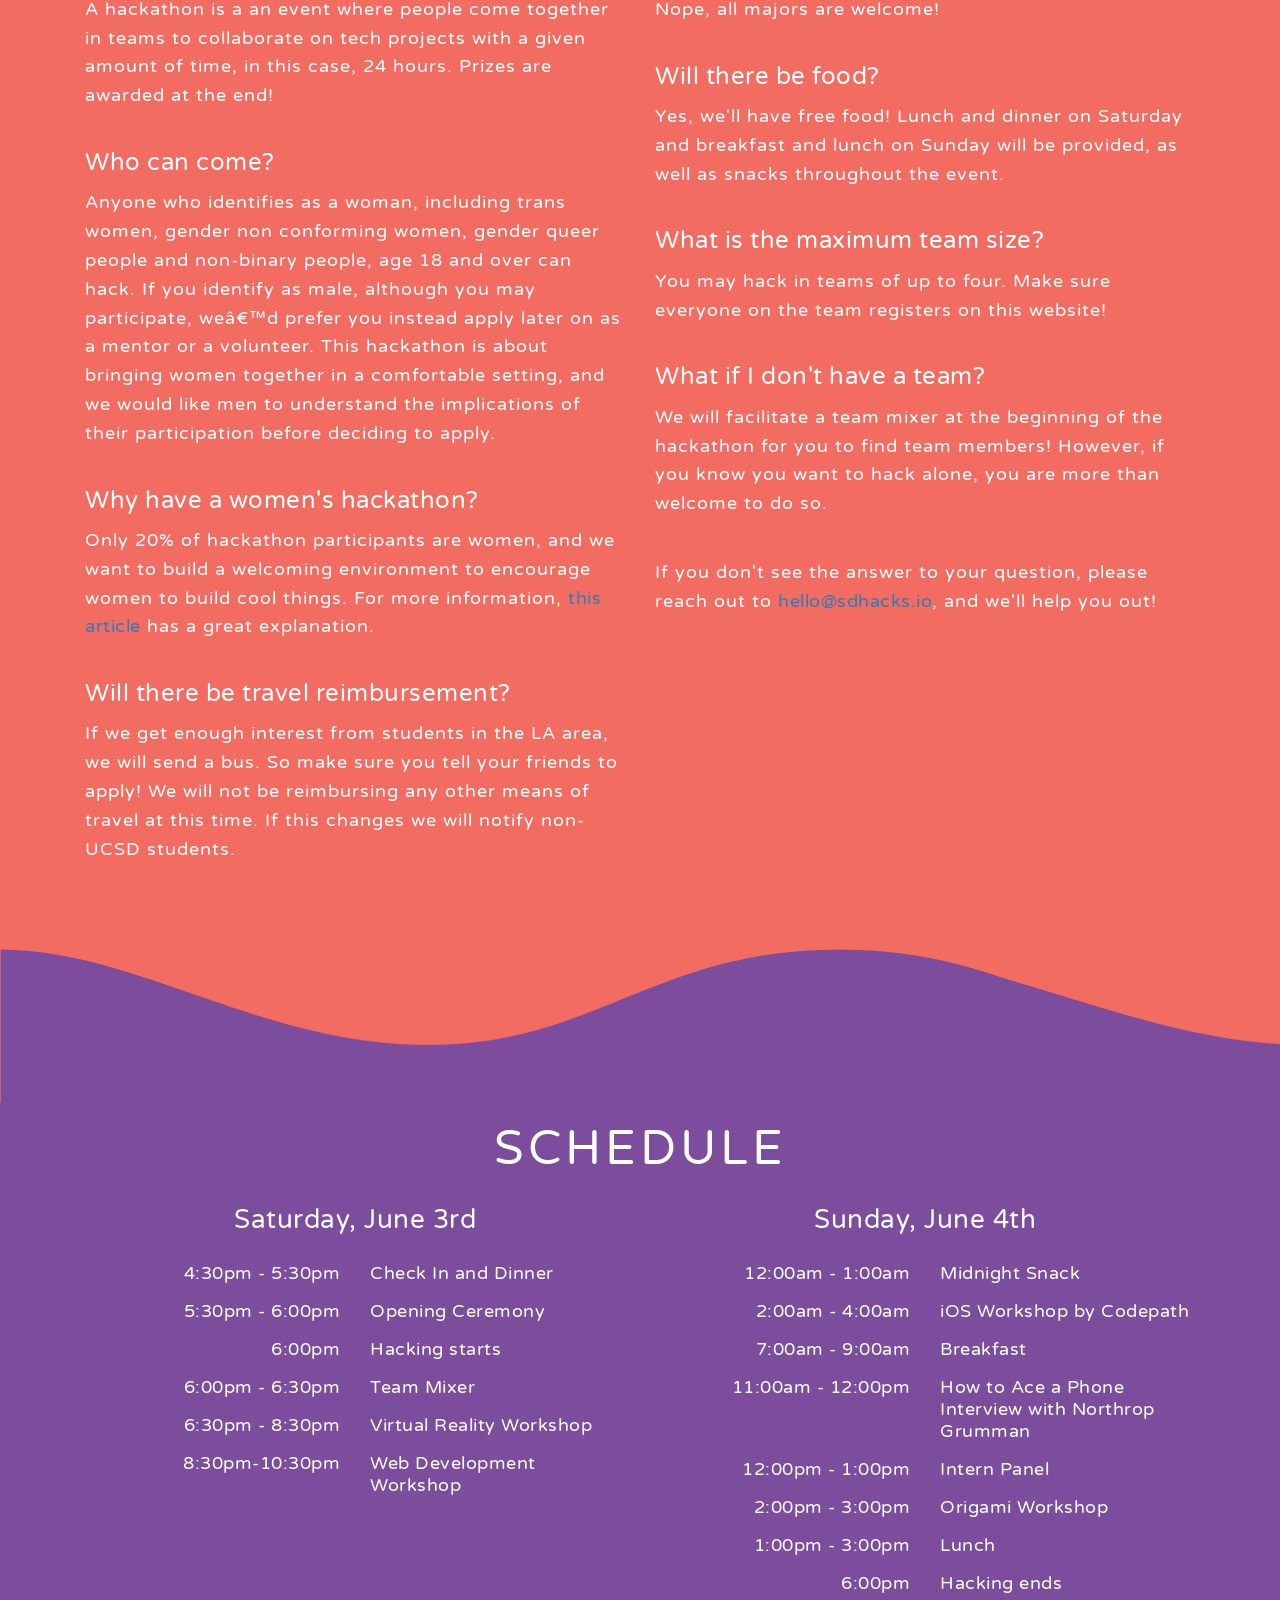
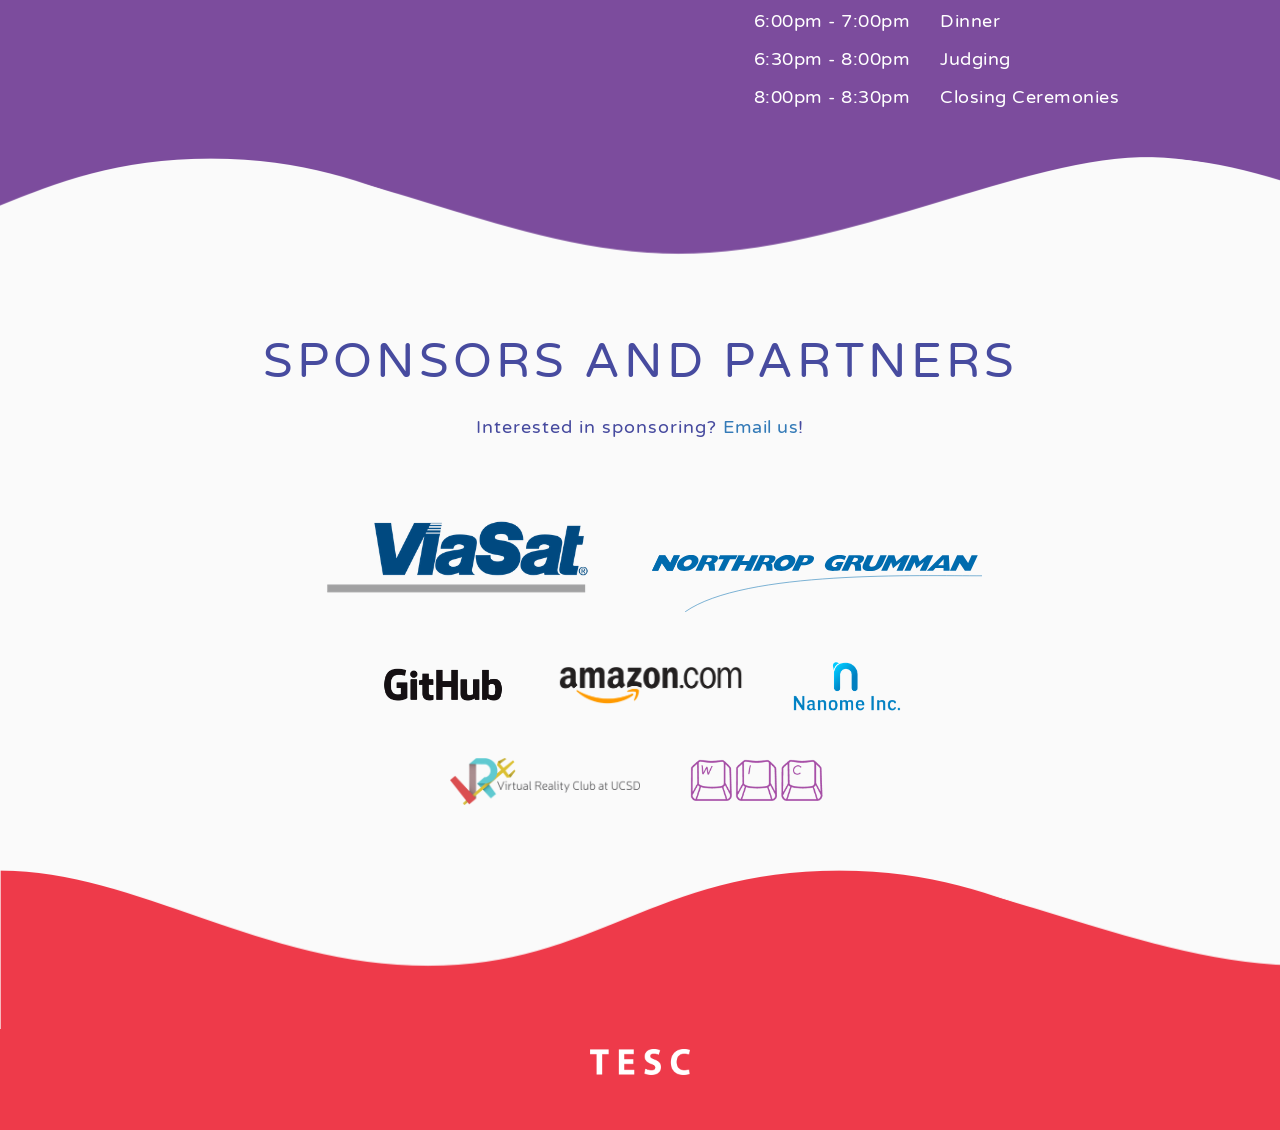
==== commit a1cdbd67: "Add devpost links" ====
--- a/index.html
+++ b/index.html
@@ -42,6 +42,7 @@
 <!--             <a href="https://tesc.typeform.com/to/Nd3jCC" target="_blank" class="btn xx-btn btn-primary btn-lg">Apply</a>
             <a href="https://tesc.typeform.com/to/b8iRC6" target="_blank" class="btn xx-btn btn-default btn-lg">Mentor</a> -->
             <a href="/live" target="_blank" class="btn xx-btn btn-default btn-lg">Live</a>
+            <a href="https://hackxx2017.devpost.com" target="_blank" class="btn xx-btn btn-primary btn-lg">Devpost</a>
           </div>
           <!-- Begin MailChimp Signup Form -->
           <!-- <div class="xx-email-form" id="mc_embed_signup">
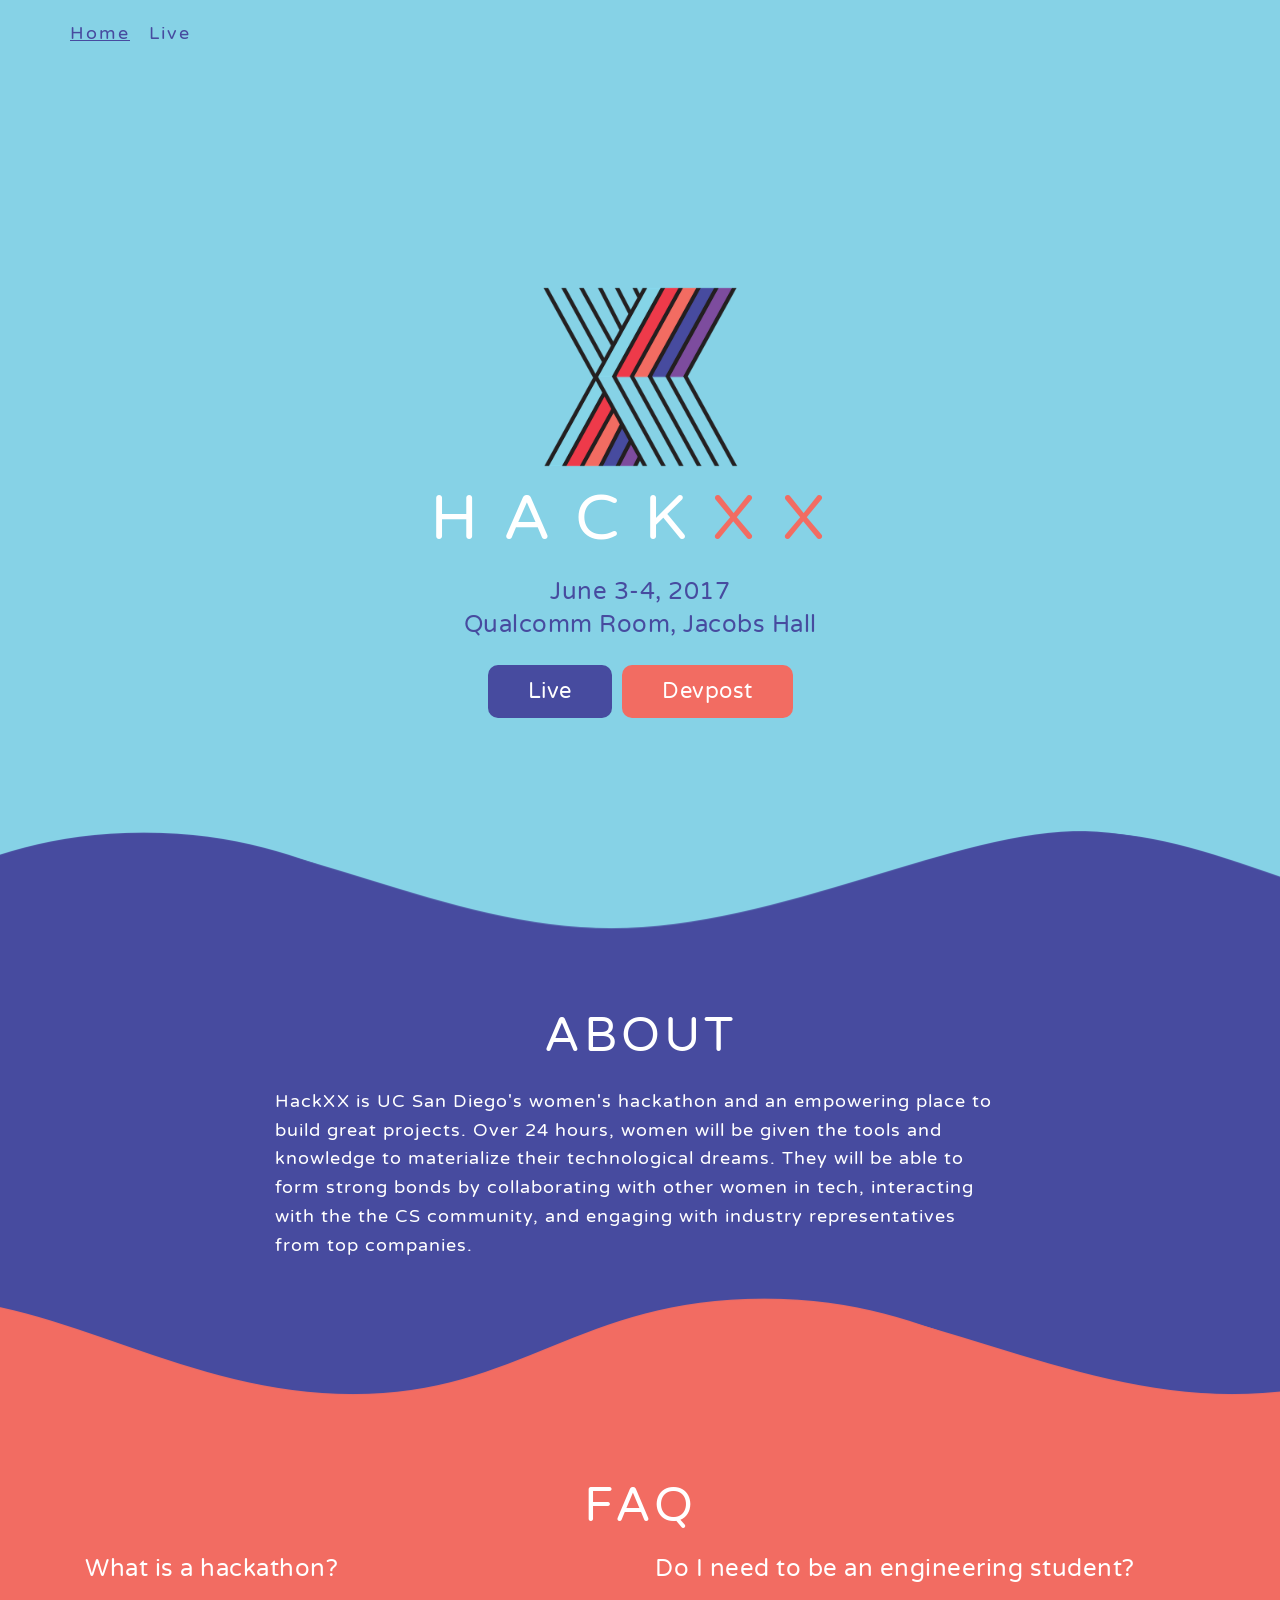
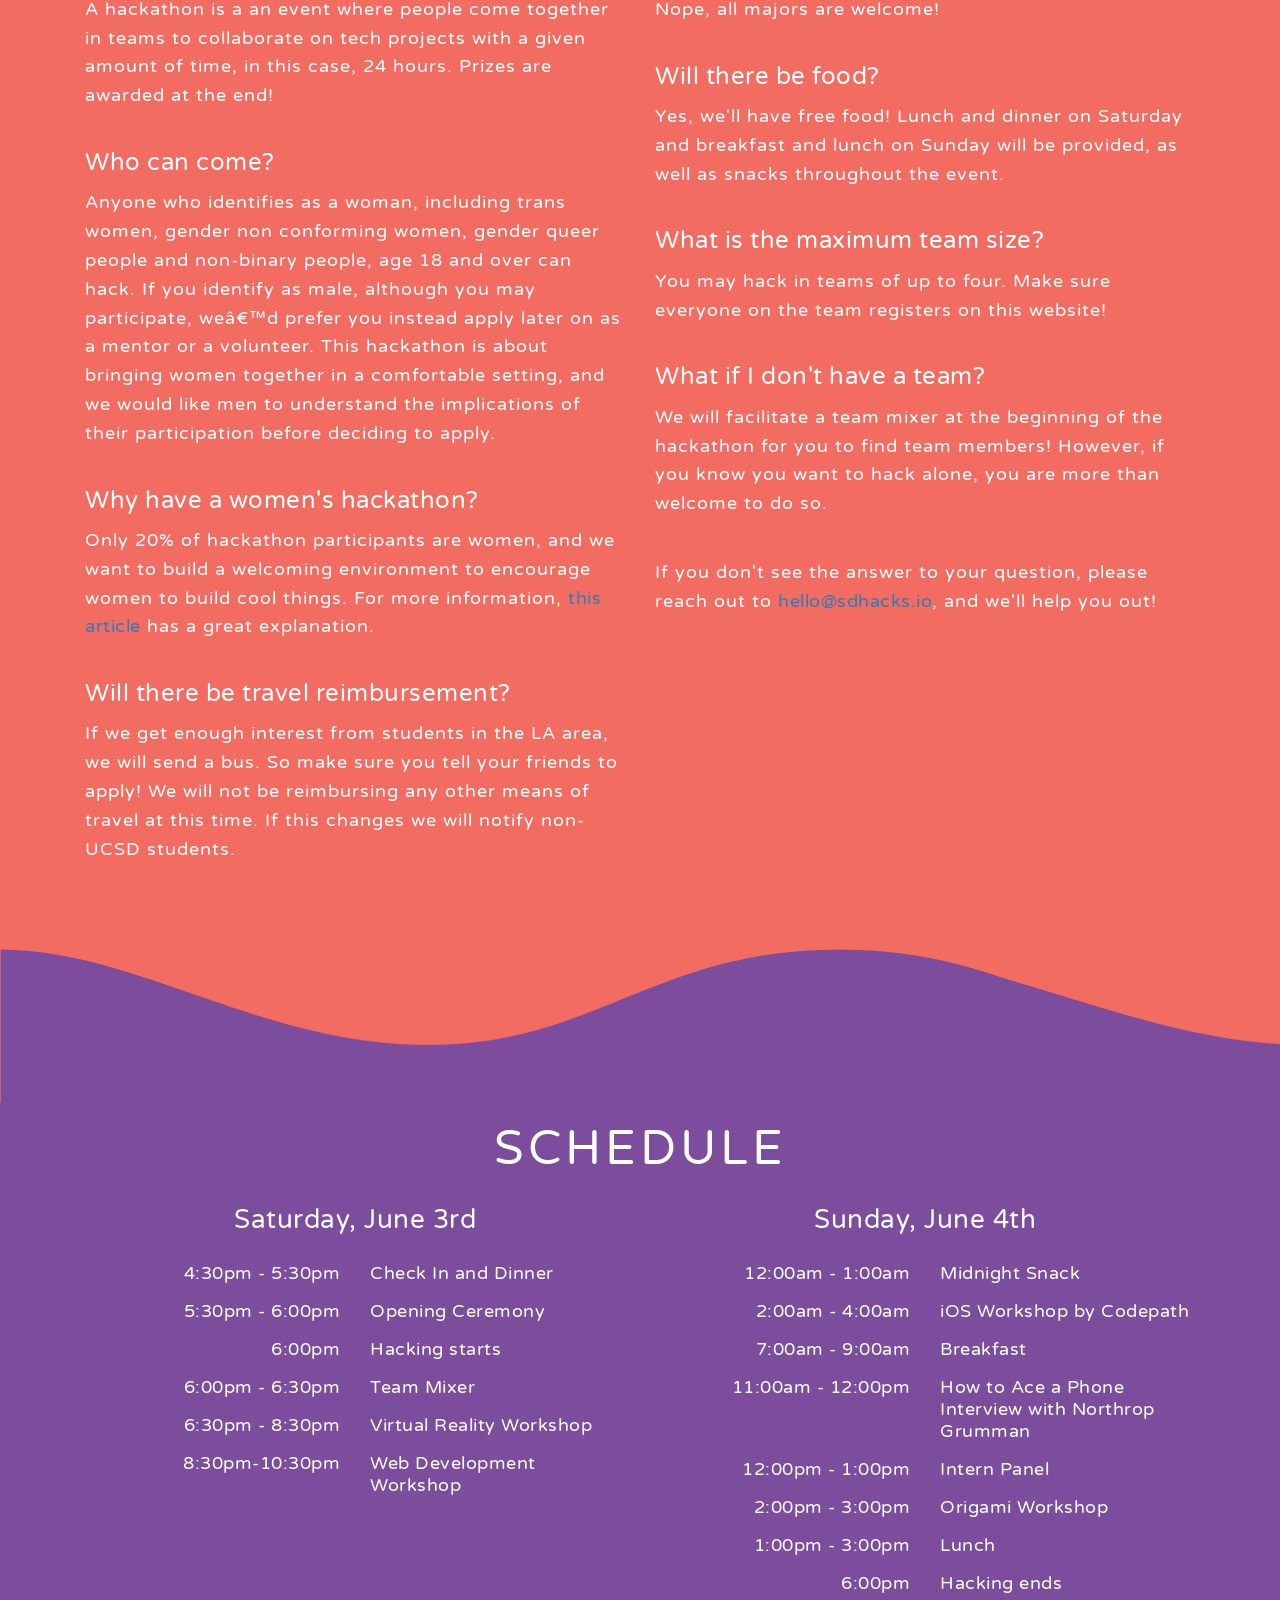
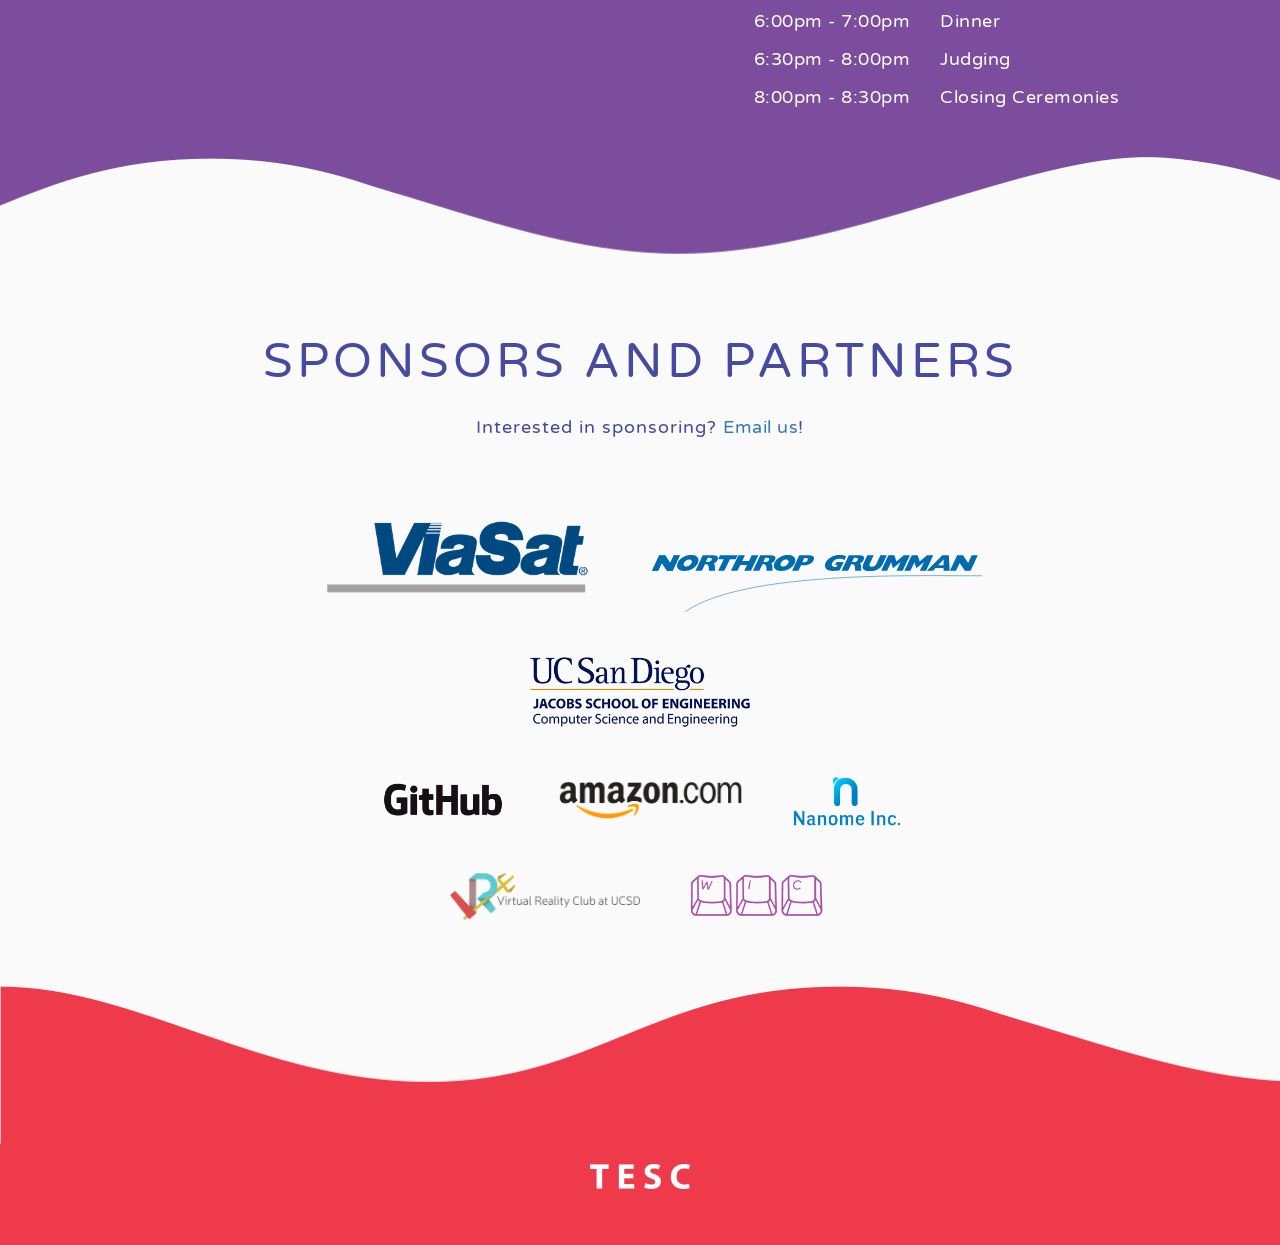
==== commit c03403b8: "Add cse" ====
--- a/index.html
+++ b/index.html
@@ -230,6 +230,10 @@
             <a target="_blank" href="http://www.northropgrumman.com/Pages/default.aspx">
               <img class="xx-sponsor--big" id="xx-sponsor--northrop" src="images/sponsors/Northrop_Grumman.svg" />
             </a>
+            <br />
+            <a target="_blank" href="https://cse.ucsd.edu/">
+              <img class="xx-sponsor--big" id="xx-sponsor--cse" src="images/sponsors/cse.png" />
+            </a>
           </div>
           <div class="xx-sponsors text-center">
             <a target="_blank" href="https://github.com/">
--- a/css/main.css
+++ b/css/main.css
@@ -1,3 +1,3 @@
-@import url("https://fonts.googleapis.com/css?family=Varela+Round");html,body,div,span,applet,object,iframe,h1,h2,h3,h4,h5,h6,p,blockquote,pre,a,abbr,acronym,address,big,cite,code,del,dfn,em,img,ins,kbd,q,s,samp,small,strike,strong,sub,sup,tt,var,b,u,i,center,dl,dt,dd,ol,ul,li,fieldset,form,label,legend,table,caption,tbody,tfoot,thead,tr,th,td,article,aside,canvas,details,embed,figure,figcaption,footer,header,hgroup,menu,nav,output,ruby,section,summary,time,mark,audio,video{margin:0;padding:0;border:0;vertical-align:baseline;font-family:"Varela Round",Helvetica,sans-serif;font-weight:lighter;letter-spacing:0.5px}article,aside,details,figcaption,figure,footer,header,hgroup,menu,nav,section{display:block}body{line-height:1.4;color:#5C5C5C;background:#86D2E6}ol,ul{list-style:none}blockquote,q{quotes:none}blockquote:before,blockquote:after{content:"";content:none}q:before,q:after{content:"";content:none}table{border-collapse:collapse;border-spacing:0}p{letter-spacing:1px}.nav{margin-top:20px}.nav a{color:#474B9F;font-size:18px;letter-spacing:2px;margin-right:14px}.nav a.active{text-decoration:underline}.xx-section{padding-top:20px;color:#fff;padding-bottom:50px}.xx-section--wrapper{position:relative}.xx-section--header{font-size:48px;text-transform:uppercase;letter-spacing:4px;margin-bottom:24px}@media screen and (max-width: 640px){.xx-section--header{font-size:36px}}.xx-section--subheader{line-height:40px;font-size:26px}.xx-section--about{font-size:18px;line-height:1.6}.xx-section--purple{background-color:#7C4C9D}.xx-section--red{background-color:#EE3A4A}.xx-section--lightblue{background-color:#86D2E6}.xx-section--blue{background-color:#474B9F}.xx-section--orange{background-color:#F26C62}.xx-section--white{background-color:#FAFAFA}.xx-section--text-dark{color:#474B9F}.xx-section--wave-bottom-blue{background:url("../images/wave_bottom.png") no-repeat center 101%;background-size:no-repeat;padding-bottom:200px}.xx-section--wave-bottom-orange{background:url("../images/wave_bottom_oj.png") no-repeat center 101%;background-size:no-repeat;padding-bottom:200px}.xx-section--wave-bottom-purple{background:url("../images/wave_bottom_purple.png") no-repeat center 101%;background-size:no-repeat;padding-bottom:200px}.xx-section--wave-bottom-lightblue{background:url("../images/wave_bottom_lightblue.png") no-repeat center 101%;background-size:no-repeat;padding-bottom:200px}.xx-section--wave-bottom-red{background:url("../images/wave_bottom_red.png") no-repeat center 101%;background-size:no-repeat;padding-bottom:200px}.xx-section--wave-bottom-white{background:url("../images/wave_bottom_white.png") no-repeat center 101%;background-size:no-repeat;padding-bottom:200px}.xx-section--wave-bottom-offset{background-position:0 101%}@media screen and (min-width: 1600px){.xx-section--wave-bottom-blue,.xx-section--wave-bottom-orange,.xx-section--wave-bottom-purple,.xx-section--wave-bottom-white{background-size:contain}}.xx-section--fullheight{height:100%;height:100vh;padding-bottom:100px}@media screen and (min-width: 768px){.xx-section--fullheight{max-height:1000px}}@media screen and (max-width: 768px){.xx-section--fullheight{padding-bottom:60px}}.xx-hero{color:#fff}.xx-hero h4{font-size:24px;line-height:1.4}@media screen and (max-width: 768px){.xx-hero h4{font-size:18px}}.xx-hero--description{margin:20px 0;color:#474B9F}.vertical-center{display:-ms-flexbox;display:flex;-ms-flex-direction:column;flex-direction:column;-ms-flex-pack:distribute;justify-content:space-around}.xx-logo--text,.xx-logo--text>*{font-size:64px;letter-spacing:25px;color:#fff;text-transform:uppercase}@media screen and (max-width: 768px){.xx-logo--text,.xx-logo--text>*{font-size:48px;letter-spacing:16px}}@media screen and (max-width: 640px){.xx-logo--text,.xx-logo--text>*{letter-spacing:12px;font-size:42px}}.xx-logo--orange{color:#F26C62}@media screen and (max-width: 768px){img.logo{width:160px;height:160px}}.xx-faq--question{font-size:24px;margin-bottom:12px}.xx-faq--answer{font-size:18px;line-height:1.6;margin-bottom:40px}.xx-email-form h6{font-size:18px;margin-bottom:8px;letter-spacing:1px}.xx-email-form .mc-field-group{display:inline-block}@media screen and (max-width: 768px){.xx-email-form .mc-field-group{display:block;width:90%;margin:auto}}.xx-email-form input[type="email"]{padding:8px;border-radius:8px;border:none;outline:none;color:#474B9F;width:100%;margin-bottom:10px}.xx-btn.btn-default,.xx-btn.btn-primary{border:none;outline:none;padding:8px 20px;border-radius:8px}.xx-btn.btn-primary{background-color:#F26C62;color:#fff}.xx-btn.btn-primary:hover,.xx-btn.btn-primary:focus,.xx-btn.btn-primary:active,.xx-btn.btn-primary:visited{text-decoration:none;background-color:#F26C62;color:#fff}.xx-btn.btn-primary:hover{background-color:#f47e75}.xx-btn.btn-default{background-color:#474B9F;color:#fff}.xx-btn.btn-default:hover,.xx-btn.btn-default:focus,.xx-btn.btn-default:active,.xx-btn.btn-default:visited{text-decoration:none;background-color:#474B9F;color:#fff}.xx-btn.btn-default:hover{background-color:#5a5eb5}.xx-btn.btn-lg{margin:3px;padding:12px 40px;border-radius:10px;font-size:22px}@media screen and (max-width: 768px){.xx-btn.btn-lg{padding:8px 24px;margin-bottom:8px;font-size:18px}}@media screen and (max-width: 768px){.xx-btn{display:block;width:90%;margin:auto;margin-left:auto !important;margin-right:auto !important}}.xx-card .card-block{background:white;border-radius:14px;margin-bottom:22px}.xx-card .card-block a{display:block;padding:14px 20px;color:#F26C62}.xx-card .card-block a:hover,.xx-card .card-block a:focus,.xx-card .card-block a:active{text-decoration:none}.xx-card .card-block:not(.disabled):hover{cursor:pointer;border:3px solid #474B9F;margin:-3px -3px 19px -3px}.xx-card .card-block:not(.disabled):hover a{color:#474B9F}.xx-card .card-block.disabled{background-color:#DEDEDE}.xx-card .card-block.disabled:hover{cursor:not-allowed}.xx-card .card-block.disabled a{color:#5C5C5C}.xx-sponsor{max-width:230px;max-height:96px;vertical-align:middle;padding:20px}.xx-sponsor--big{margin:20px 10px;max-width:330px;max-height:132px}.xx-schedule--header{margin-bottom:14px}@media screen and (max-width: 640px){.xx-schedule--header{margin-top:30px;margin-bottom:4px}}.xx-schedule--row{font-size:18px;line-height:24px;padding:8px 0}@media screen and (min-width: 768px){.xx-schedule--row{line-height:22px}}.xx-footer .xx-tesc{width:100px;display:inline-block}.xx-footer .xx-tesc img{width:100%}
+@import url("https://fonts.googleapis.com/css?family=Varela+Round");html,body,div,span,applet,object,iframe,h1,h2,h3,h4,h5,h6,p,blockquote,pre,a,abbr,acronym,address,big,cite,code,del,dfn,em,img,ins,kbd,q,s,samp,small,strike,strong,sub,sup,tt,var,b,u,i,center,dl,dt,dd,ol,ul,li,fieldset,form,label,legend,table,caption,tbody,tfoot,thead,tr,th,td,article,aside,canvas,details,embed,figure,figcaption,footer,header,hgroup,menu,nav,output,ruby,section,summary,time,mark,audio,video{margin:0;padding:0;border:0;vertical-align:baseline;font-family:"Varela Round",Helvetica,sans-serif;font-weight:lighter;letter-spacing:0.5px}article,aside,details,figcaption,figure,footer,header,hgroup,menu,nav,section{display:block}body{line-height:1.4;color:#5C5C5C;background:#86D2E6}ol,ul{list-style:none}blockquote,q{quotes:none}blockquote:before,blockquote:after{content:"";content:none}q:before,q:after{content:"";content:none}table{border-collapse:collapse;border-spacing:0}p{letter-spacing:1px}.nav{margin-top:20px}.nav a{color:#474B9F;font-size:18px;letter-spacing:2px;margin-right:14px}.nav a.active{text-decoration:underline}.xx-section{padding-top:20px;color:#fff;padding-bottom:50px}.xx-section--wrapper{position:relative}.xx-section--header{font-size:48px;text-transform:uppercase;letter-spacing:4px;margin-bottom:24px}@media screen and (max-width: 640px){.xx-section--header{font-size:36px}}.xx-section--subheader{line-height:40px;font-size:26px}.xx-section--about{font-size:18px;line-height:1.6}.xx-section--purple{background-color:#7C4C9D}.xx-section--red{background-color:#EE3A4A}.xx-section--lightblue{background-color:#86D2E6}.xx-section--blue{background-color:#474B9F}.xx-section--orange{background-color:#F26C62}.xx-section--white{background-color:#FAFAFA}.xx-section--text-dark{color:#474B9F}.xx-section--wave-bottom-blue{background:url("../images/wave_bottom.png") no-repeat center 101%;background-size:no-repeat;padding-bottom:200px}.xx-section--wave-bottom-orange{background:url("../images/wave_bottom_oj.png") no-repeat center 101%;background-size:no-repeat;padding-bottom:200px}.xx-section--wave-bottom-purple{background:url("../images/wave_bottom_purple.png") no-repeat center 101%;background-size:no-repeat;padding-bottom:200px}.xx-section--wave-bottom-lightblue{background:url("../images/wave_bottom_lightblue.png") no-repeat center 101%;background-size:no-repeat;padding-bottom:200px}.xx-section--wave-bottom-red{background:url("../images/wave_bottom_red.png") no-repeat center 101%;background-size:no-repeat;padding-bottom:200px}.xx-section--wave-bottom-white{background:url("../images/wave_bottom_white.png") no-repeat center 101%;background-size:no-repeat;padding-bottom:200px}.xx-section--wave-bottom-offset{background-position:0 101%}@media screen and (min-width: 1600px){.xx-section--wave-bottom-blue,.xx-section--wave-bottom-orange,.xx-section--wave-bottom-purple,.xx-section--wave-bottom-white{background-size:contain}}.xx-section--fullheight{height:100%;height:100vh;padding-bottom:100px}@media screen and (min-width: 768px){.xx-section--fullheight{max-height:1000px}}@media screen and (max-width: 768px){.xx-section--fullheight{padding-bottom:60px}}.xx-hero{color:#fff}.xx-hero h4{font-size:24px;line-height:1.4}@media screen and (max-width: 768px){.xx-hero h4{font-size:18px}}.xx-hero--description{margin:20px 0;color:#474B9F}.vertical-center{display:-ms-flexbox;display:flex;-ms-flex-direction:column;flex-direction:column;-ms-flex-pack:distribute;justify-content:space-around}.xx-logo--text,.xx-logo--text>*{font-size:64px;letter-spacing:25px;color:#fff;text-transform:uppercase}@media screen and (max-width: 768px){.xx-logo--text,.xx-logo--text>*{font-size:48px;letter-spacing:16px}}@media screen and (max-width: 640px){.xx-logo--text,.xx-logo--text>*{letter-spacing:12px;font-size:42px}}.xx-logo--orange{color:#F26C62}@media screen and (max-width: 768px){img.logo{width:160px;height:160px}}.xx-faq--question{font-size:24px;margin-bottom:12px}.xx-faq--answer{font-size:18px;line-height:1.6;margin-bottom:40px}.xx-email-form h6{font-size:18px;margin-bottom:8px;letter-spacing:1px}.xx-email-form .mc-field-group{display:inline-block}@media screen and (max-width: 768px){.xx-email-form .mc-field-group{display:block;width:90%;margin:auto}}.xx-email-form input[type="email"]{padding:8px;border-radius:8px;border:none;outline:none;color:#474B9F;width:100%;margin-bottom:10px}.xx-btn.btn-default,.xx-btn.btn-primary{border:none;outline:none;padding:8px 20px;border-radius:8px}.xx-btn.btn-primary{background-color:#F26C62;color:#fff}.xx-btn.btn-primary:hover,.xx-btn.btn-primary:focus,.xx-btn.btn-primary:active,.xx-btn.btn-primary:visited{text-decoration:none;background-color:#F26C62;color:#fff}.xx-btn.btn-primary:hover{background-color:#f47e75}.xx-btn.btn-default{background-color:#474B9F;color:#fff}.xx-btn.btn-default:hover,.xx-btn.btn-default:focus,.xx-btn.btn-default:active,.xx-btn.btn-default:visited{text-decoration:none;background-color:#474B9F;color:#fff}.xx-btn.btn-default:hover{background-color:#5a5eb5}.xx-btn.btn-lg{margin:3px;padding:12px 40px;border-radius:10px;font-size:22px}@media screen and (max-width: 768px){.xx-btn.btn-lg{padding:8px 24px;margin-bottom:8px;font-size:18px}}@media screen and (max-width: 768px){.xx-btn{display:block;width:90%;margin:auto;margin-left:auto !important;margin-right:auto !important}}.xx-card .card-block{background:white;border-radius:14px;margin-bottom:22px}.xx-card .card-block a{display:block;padding:14px 20px;color:#F26C62}.xx-card .card-block a:hover,.xx-card .card-block a:focus,.xx-card .card-block a:active{text-decoration:none}.xx-card .card-block:not(.disabled):hover{cursor:pointer;border:3px solid #474B9F;margin:-3px -3px 19px -3px}.xx-card .card-block:not(.disabled):hover a{color:#474B9F}.xx-card .card-block.disabled{background-color:#DEDEDE}.xx-card .card-block.disabled:hover{cursor:not-allowed}.xx-card .card-block.disabled a{color:#5C5C5C}.xx-sponsor{max-width:230px;max-height:96px;vertical-align:middle;padding:20px}.xx-sponsor--big{margin:20px 10px;max-width:330px;max-height:132px}#xx-sponsor--cse{max-width:220px}.xx-schedule--header{margin-bottom:14px}@media screen and (max-width: 640px){.xx-schedule--header{margin-top:30px;margin-bottom:4px}}.xx-schedule--row{font-size:18px;line-height:24px;padding:8px 0}@media screen and (min-width: 768px){.xx-schedule--row{line-height:22px}}.xx-footer .xx-tesc{width:100px;display:inline-block}.xx-footer .xx-tesc img{width:100%}
 
 /*# sourceMappingURL=main.css.map */
